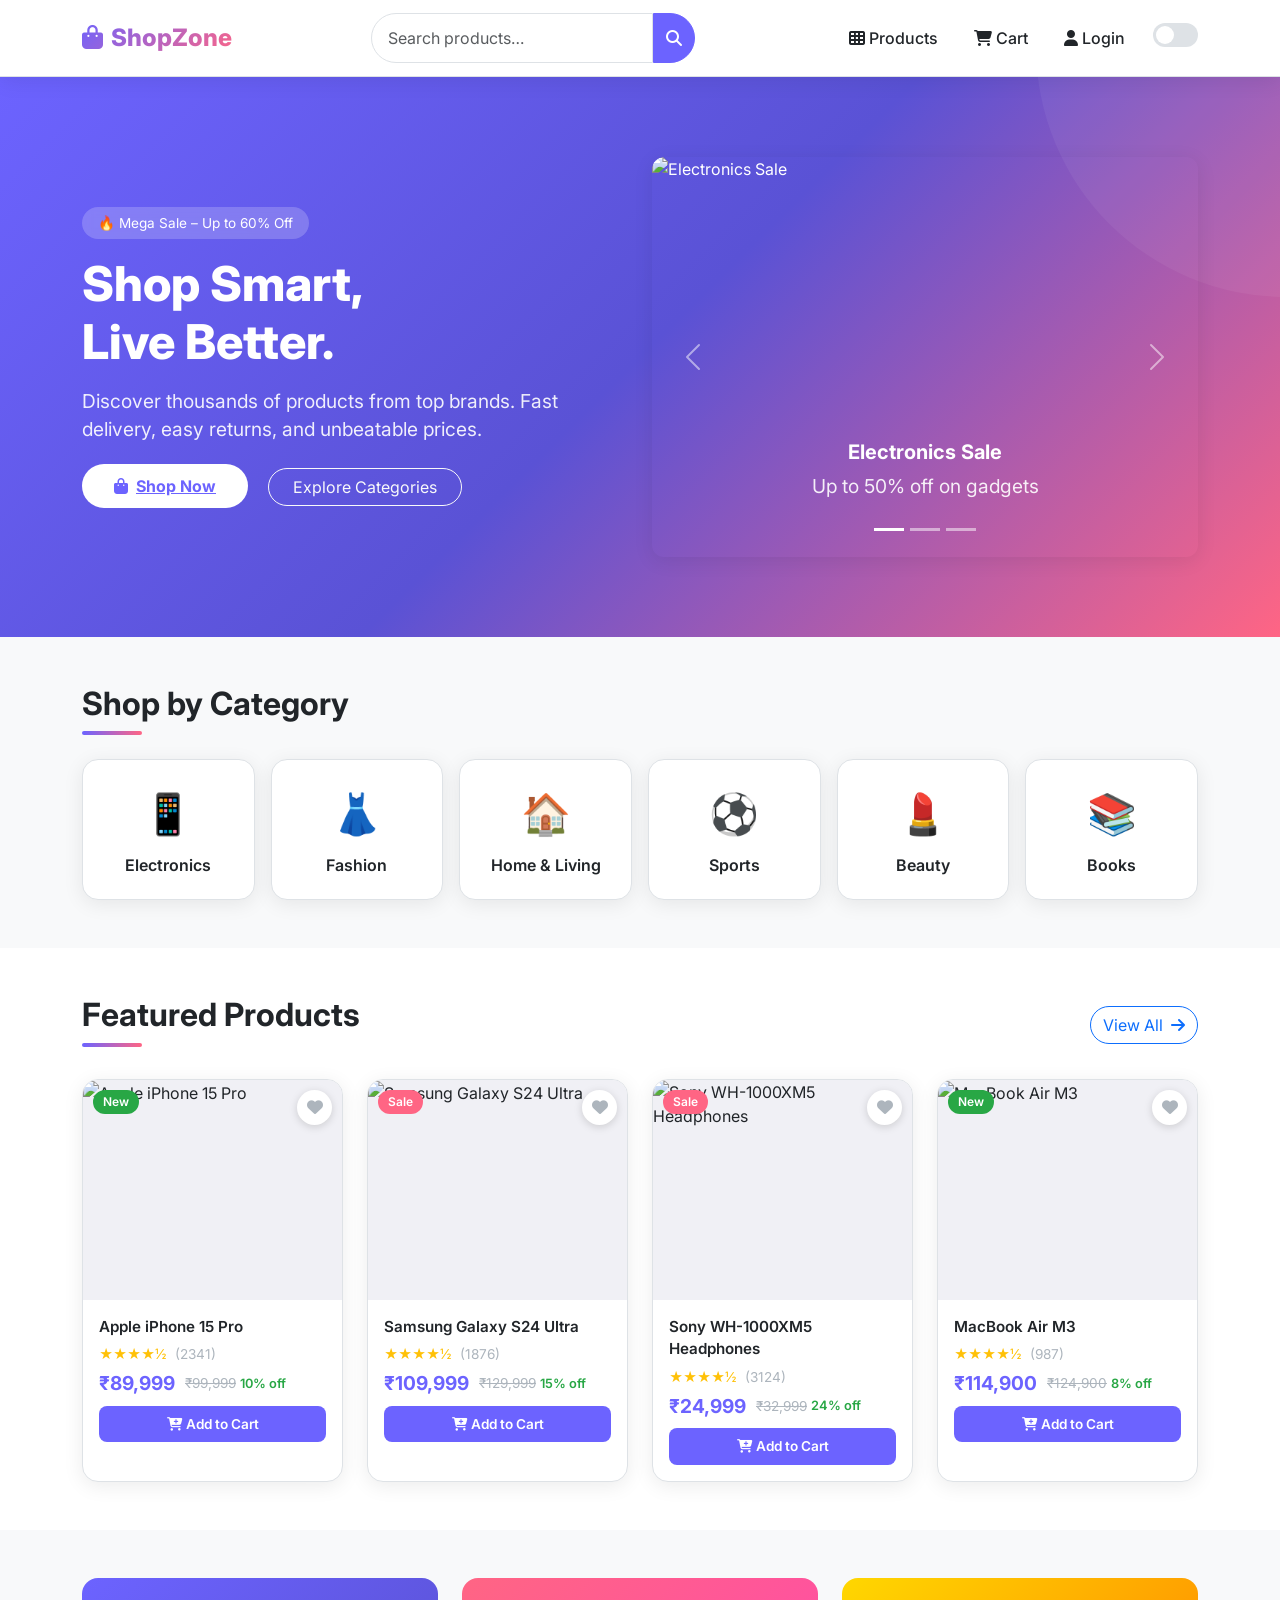
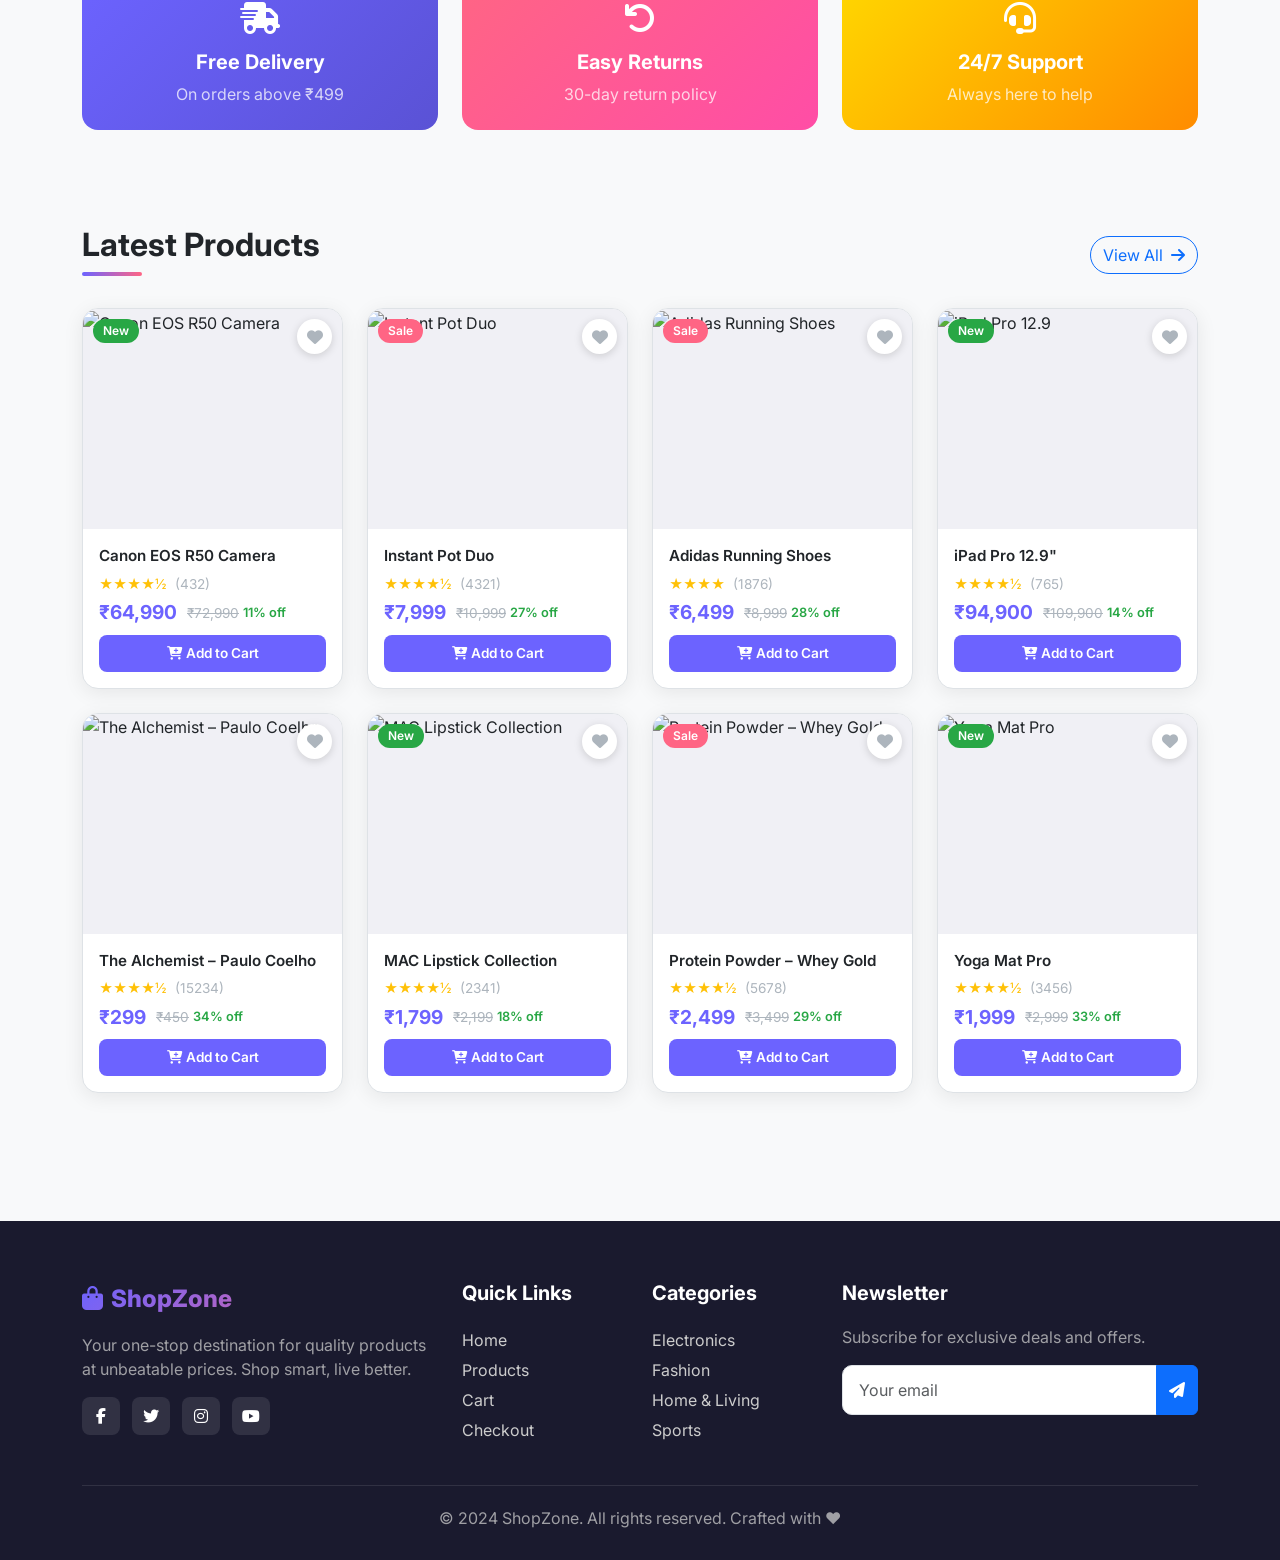
==== index.html @ 95de06ad "first commit" ====
<!DOCTYPE html>
<html lang="en" data-theme="light">
<head>
  <meta charset="UTF-8" />
  <meta name="viewport" content="width=device-width, initial-scale=1.0"/>
  <title>ShopZone – Premium E-Commerce Store</title>
  <meta name="description" content="Shop the latest products at ShopZone – electronics, fashion, home & more with great deals."/>
  <link rel="stylesheet" href="https://cdn.jsdelivr.net/npm/bootstrap@5.3.2/dist/css/bootstrap.min.css"/>
  <link rel="stylesheet" href="https://cdnjs.cloudflare.com/ajax/libs/font-awesome/6.5.0/css/all.min.css"/>
  <link rel="stylesheet" href="css/style.css"/>
</head>
<body>

<!-- ── NAVBAR ── -->
<nav class="navbar navbar-expand-lg">
  <div class="container">
    <a class="navbar-brand" href="index.html"><i class="fas fa-shopping-bag me-2"></i>ShopZone</a>
    <button class="navbar-toggler border-0" type="button" data-bs-toggle="collapse" data-bs-target="#navMenu">
      <span class="navbar-toggler-icon"></span>
    </button>
    <div class="collapse navbar-collapse" id="navMenu">
      <form class="d-flex mx-auto search-bar" id="searchForm">
        <input class="form-control" type="search" id="searchInput" placeholder="Search products…" aria-label="Search"/>
        <button class="btn btn-primary" type="submit" onclick="searchProducts()"><i class="fas fa-search"></i></button>
      </form>
      <ul class="navbar-nav ms-3 align-items-center gap-1">
        <li class="nav-item"><a class="nav-link" href="products.html"><i class="fas fa-th me-1"></i>Products</a></li>
        <li class="nav-item"><a class="nav-link" href="cart.html"><i class="fas fa-shopping-cart me-1"></i>Cart <span class="cart-badge" id="cartCount">0</span></a></li>
        <li class="nav-item" id="authNav"><a class="nav-link" href="login.html"><i class="fas fa-user me-1"></i>Login</a></li>
        <li class="nav-item">
          <button class="theme-toggle ms-2" id="themeToggle" onclick="toggleTheme()" title="Toggle Theme"></button>
        </li>
      </ul>
    </div>
  </div>
</nav>

<!-- ── HERO ── -->
<section class="hero-section">
  <div class="container">
    <div class="row align-items-center">
      <div class="col-lg-6 fade-in">
        <span class="hero-badge">🔥 Mega Sale – Up to 60% Off</span>
        <h1>Shop Smart,<br/>Live Better.</h1>
        <p class="mt-3 mb-4">Discover thousands of products from top brands. Fast delivery, easy returns, and unbeatable prices.</p>
        <a href="products.html" class="btn-hero me-3"><i class="fas fa-shopping-bag me-2"></i>Shop Now</a>
        <a href="#categories" class="btn btn-outline-light rounded-pill px-4">Explore Categories</a>
      </div>
      <div class="col-lg-6 mt-4 mt-lg-0">
        <!-- Promo Carousel -->
        <div id="promoCarousel" class="carousel slide promo-carousel" data-bs-ride="carousel">
          <div class="carousel-indicators">
            <button type="button" data-bs-target="#promoCarousel" data-bs-slide-to="0" class="active"></button>
            <button type="button" data-bs-target="#promoCarousel" data-bs-slide-to="1"></button>
            <button type="button" data-bs-target="#promoCarousel" data-bs-slide-to="2"></button>
          </div>
          <div class="carousel-inner">
            <div class="carousel-item active">
              <img src="https://images.unsplash.com/photo-1441986300917-64674bd600d8?w=700&h=400&fit=crop" alt="Electronics Sale" class="d-block w-100"/>
              <div class="carousel-caption d-none d-md-block">
                <h5 class="fw-700">Electronics Sale</h5><p>Up to 50% off on gadgets</p>
              </div>
            </div>
            <div class="carousel-item">
              <img src="https://images.unsplash.com/photo-1445205170230-053b83016050?w=700&h=400&fit=crop" alt="Fashion Week" class="d-block w-100"/>
              <div class="carousel-caption d-none d-md-block">
                <h5 class="fw-700">Fashion Week</h5><p>Trendy styles at great prices</p>
              </div>
            </div>
            <div class="carousel-item">
              <img src="https://images.unsplash.com/photo-1556909114-f6e7ad7d3136?w=700&h=400&fit=crop" alt="Home Decor" class="d-block w-100"/>
              <div class="carousel-caption d-none d-md-block">
                <h5 class="fw-700">Home & Living</h5><p>Transform your space</p>
              </div>
            </div>
          </div>
          <button class="carousel-control-prev" type="button" data-bs-target="#promoCarousel" data-bs-slide="prev">
            <span class="carousel-control-prev-icon"></span>
          </button>
          <button class="carousel-control-next" type="button" data-bs-target="#promoCarousel" data-bs-slide="next">
            <span class="carousel-control-next-icon"></span>
          </button>
        </div>
      </div>
    </div>
  </div>
</section>

<!-- ── CATEGORIES ── -->
<section class="py-5" id="categories">
  <div class="container">
    <h2 class="section-title mb-4">Shop by Category</h2>
    <div class="row g-3">
      <div class="col-6 col-md-4 col-lg-2">
        <div class="category-card" onclick="filterCategory('electronics')">
          <div class="icon">📱</div><h6>Electronics</h6>
        </div>
      </div>
      <div class="col-6 col-md-4 col-lg-2">
        <div class="category-card" onclick="filterCategory('fashion')">
          <div class="icon">👗</div><h6>Fashion</h6>
        </div>
      </div>
      <div class="col-6 col-md-4 col-lg-2">
        <div class="category-card" onclick="filterCategory('home')">
          <div class="icon">🏠</div><h6>Home & Living</h6>
        </div>
      </div>
      <div class="col-6 col-md-4 col-lg-2">
        <div class="category-card" onclick="filterCategory('sports')">
          <div class="icon">⚽</div><h6>Sports</h6>
        </div>
      </div>
      <div class="col-6 col-md-4 col-lg-2">
        <div class="category-card" onclick="filterCategory('beauty')">
          <div class="icon">💄</div><h6>Beauty</h6>
        </div>
      </div>
      <div class="col-6 col-md-4 col-lg-2">
        <div class="category-card" onclick="filterCategory('books')">
          <div class="icon">📚</div><h6>Books</h6>
        </div>
      </div>
    </div>
  </div>
</section>

<!-- ── FEATURED PRODUCTS ── -->
<section class="py-5 bg-light" style="background:var(--bg-secondary)!important;">
  <div class="container">
    <div class="d-flex justify-content-between align-items-center mb-4">
      <h2 class="section-title">Featured Products</h2>
      <a href="products.html" class="btn btn-outline-primary rounded-pill">View All <i class="fas fa-arrow-right ms-1"></i></a>
    </div>
    <div class="row g-4" id="featuredProducts"></div>
  </div>
</section>

<!-- ── PROMO BANNER ── -->
<section class="py-5">
  <div class="container">
    <div class="row g-4">
      <div class="col-md-4">
        <div class="p-4 rounded-xl text-center" style="background:linear-gradient(135deg,#6c63ff,#5a52d5);color:white;">
          <i class="fas fa-shipping-fast fa-2x mb-3"></i>
          <h5 class="fw-700">Free Delivery</h5>
          <p class="mb-0 opacity-75">On orders above ₹499</p>
        </div>
      </div>
      <div class="col-md-4">
        <div class="p-4 rounded-xl text-center" style="background:linear-gradient(135deg,#ff6584,#ff4da6);color:white;">
          <i class="fas fa-undo fa-2x mb-3"></i>
          <h5 class="fw-700">Easy Returns</h5>
          <p class="mb-0 opacity-75">30-day return policy</p>
        </div>
      </div>
      <div class="col-md-4">
        <div class="p-4 rounded-xl text-center" style="background:linear-gradient(135deg,#ffd700,#ff8c00);color:white;">
          <i class="fas fa-headset fa-2x mb-3"></i>
          <h5 class="fw-700">24/7 Support</h5>
          <p class="mb-0 opacity-75">Always here to help</p>
        </div>
      </div>
    </div>
  </div>
</section>

<!-- ── LATEST PRODUCTS ── -->
<section class="py-5">
  <div class="container">
    <div class="d-flex justify-content-between align-items-center mb-4">
      <h2 class="section-title">Latest Products</h2>
      <a href="products.html" class="btn btn-outline-primary rounded-pill">View All <i class="fas fa-arrow-right ms-1"></i></a>
    </div>
    <div class="row g-4" id="latestProducts"></div>
  </div>
</section>

<!-- ── FOOTER ── -->
<footer>
  <div class="container">
    <div class="row g-4">
      <div class="col-lg-4">
        <div class="footer-brand mb-3"><i class="fas fa-shopping-bag me-2"></i>ShopZone</div>
        <p class="opacity-75">Your one-stop destination for quality products at unbeatable prices. Shop smart, live better.</p>
        <div class="mt-3">
          <a href="#" class="social-link"><i class="fab fa-facebook-f"></i></a>
          <a href="#" class="social-link"><i class="fab fa-twitter"></i></a>
          <a href="#" class="social-link"><i class="fab fa-instagram"></i></a>
          <a href="#" class="social-link"><i class="fab fa-youtube"></i></a>
        </div>
      </div>
      <div class="col-lg-2 col-6">
        <h5>Quick Links</h5>
        <a href="index.html">Home</a>
        <a href="products.html">Products</a>
        <a href="cart.html">Cart</a>
        <a href="checkout.html">Checkout</a>
      </div>
      <div class="col-lg-2 col-6">
        <h5>Categories</h5>
        <a href="products.html?cat=electronics">Electronics</a>
        <a href="products.html?cat=fashion">Fashion</a>
        <a href="products.html?cat=home">Home & Living</a>
        <a href="products.html?cat=sports">Sports</a>
      </div>
      <div class="col-lg-4">
        <h5>Newsletter</h5>
        <p class="opacity-75">Subscribe for exclusive deals and offers.</p>
        <div class="input-group">
          <input type="email" class="form-control" placeholder="Your email">
          <button class="btn btn-primary" type="button"><i class="fas fa-paper-plane"></i></button>
        </div>
      </div>
    </div>
    <div class="footer-bottom text-center">
      <p class="mb-0 opacity-75">© 2024 ShopZone. All rights reserved. Crafted with ❤️</p>
    </div>
  </div>
</footer>

<!-- Toast Container -->
<div class="toast-container" id="toastContainer"></div>

<script src="https://cdn.jsdelivr.net/npm/bootstrap@5.3.2/dist/js/bootstrap.bundle.min.js"></script>
<script src="js/theme.js"></script>
<script src="js/products.js"></script>
<script src="js/cart.js"></script>
<script>
  // Render featured and latest products on homepage
  document.addEventListener('DOMContentLoaded', () => {
    updateCartCount();
    checkAuth();
    renderHomeFeatured();
    renderHomeLatest();
  });

  function renderHomeFeatured() {
    const featured = PRODUCTS.filter(p => p.featured).slice(0, 4);
    document.getElementById('featuredProducts').innerHTML = featured.map(renderProductCard).join('');
  }
  function renderHomeLatest() {
    const latest = [...PRODUCTS].sort((a,b) => b.id - a.id).slice(0, 8);
    document.getElementById('latestProducts').innerHTML = latest.map(renderProductCard).join('');
  }
  function searchProducts() {
    const q = document.getElementById('searchInput').value.trim();
    if (q) window.location.href = `products.html?search=${encodeURIComponent(q)}`;
  }
  function filterCategory(cat) {
    window.location.href = `products.html?cat=${cat}`;
  }
  document.getElementById('searchForm').addEventListener('submit', e => { e.preventDefault(); searchProducts(); });
</script>
</body>
</html>
---- css/style.css ----
/* ========================================
   E-COMMERCE STORE - MAIN STYLESHEET
   ======================================== */

@import url('https://fonts.googleapis.com/css2?family=Inter:wght@300;400;500;600;700;800&display=swap');

/* CSS Variables */
:root {
  --primary: #6c63ff;
  --primary-dark: #5a52d5;
  --secondary: #ff6584;
  --accent: #ffd700;
  --success: #28a745;
  --danger: #dc3545;
  --warning: #ffc107;
  --info: #17a2b8;

  /* Light Theme */
  --bg-primary: #f8f9fa;
  --bg-secondary: #ffffff;
  --bg-card: #ffffff;
  --text-primary: #212529;
  --text-secondary: #6c757d;
  --text-muted: #adb5bd;
  --border-color: #dee2e6;
  --shadow: 0 4px 20px rgba(0,0,0,0.08);
  --shadow-hover: 0 8px 30px rgba(108,99,255,0.2);
  --nav-bg: #ffffff;
  --footer-bg: #1a1a2e;
  --footer-text: #ccc;
  --input-bg: #ffffff;
  --card-hover: rgba(108,99,255,0.05);
}

[data-theme="dark"] {
  --bg-primary: #0f0f1a;
  --bg-secondary: #1a1a2e;
  --bg-card: #16213e;
  --text-primary: #e9ecef;
  --text-secondary: #adb5bd;
  --text-muted: #6c757d;
  --border-color: #2d3748;
  --shadow: 0 4px 20px rgba(0,0,0,0.3);
  --shadow-hover: 0 8px 30px rgba(108,99,255,0.3);
  --nav-bg: #16213e;
  --footer-bg: #0a0a15;
  --footer-text: #adb5bd;
  --input-bg: #1e2a45;
  --card-hover: rgba(108,99,255,0.1);
}

* { margin: 0; padding: 0; box-sizing: border-box; }

body {
  font-family: 'Inter', sans-serif;
  background-color: var(--bg-primary);
  color: var(--text-primary);
  transition: background-color 0.3s, color 0.3s;
  min-height: 100vh;
}

/* ── Scrollbar ── */
::-webkit-scrollbar { width: 6px; }
::-webkit-scrollbar-track { background: var(--bg-primary); }
::-webkit-scrollbar-thumb { background: var(--primary); border-radius: 3px; }

/* ── Navbar ── */
.navbar {
  background: var(--nav-bg) !important;
  border-bottom: 1px solid var(--border-color);
  box-shadow: var(--shadow);
  padding: 0.8rem 0;
  transition: background 0.3s;
  position: sticky;
  top: 0;
  z-index: 1030;
}
.navbar-brand {
  font-size: 1.5rem;
  font-weight: 800;
  background: linear-gradient(135deg, var(--primary), var(--secondary));
  -webkit-background-clip: text;
  -webkit-text-fill-color: transparent;
  background-clip: text;
}
.navbar .nav-link {
  color: var(--text-primary) !important;
  font-weight: 500;
  padding: 0.5rem 1rem !important;
  transition: color 0.2s;
}
.navbar .nav-link:hover { color: var(--primary) !important; }
.search-bar { max-width: 400px; }
.search-bar .form-control {
  border-radius: 25px 0 0 25px;
  border-color: var(--border-color);
  background: var(--input-bg);
  color: var(--text-primary);
}
.search-bar .btn { border-radius: 0 25px 25px 0; background: var(--primary); border-color: var(--primary); }
.cart-badge { background: var(--secondary); color: white; font-size: 0.65rem; padding: 2px 6px; border-radius: 50px; }

/* ── Theme Toggle ── */
.theme-toggle {
  width: 45px; height: 24px;
  background: var(--border-color);
  border-radius: 50px;
  position: relative;
  cursor: pointer;
  transition: background 0.3s;
  border: none;
}
.theme-toggle::after {
  content: '';
  width: 18px; height: 18px;
  background: white;
  border-radius: 50%;
  position: absolute;
  top: 3px; left: 3px;
  transition: left 0.3s;
}
[data-theme="dark"] .theme-toggle { background: var(--primary); }
[data-theme="dark"] .theme-toggle::after { left: 24px; }

/* ── Hero Banner ── */
.hero-section {
  background: linear-gradient(135deg, #6c63ff 0%, #5a52d5 50%, #ff6584 100%);
  color: white;
  padding: 80px 0;
  position: relative;
  overflow: hidden;
}
.hero-section::before {
  content: '';
  position: absolute;
  top: -50%; right: -20%;
  width: 500px; height: 500px;
  background: rgba(255,255,255,0.05);
  border-radius: 50%;
}
.hero-section h1 { font-size: 3rem; font-weight: 800; line-height: 1.2; }
.hero-section p { font-size: 1.2rem; opacity: 0.9; }
.hero-badge {
  background: rgba(255,255,255,0.2);
  padding: 6px 16px;
  border-radius: 50px;
  font-size: 0.85rem;
  display: inline-block;
  margin-bottom: 1rem;
  backdrop-filter: blur(5px);
}
.btn-hero {
  background: white;
  color: var(--primary);
  font-weight: 700;
  padding: 12px 32px;
  border-radius: 50px;
  border: none;
  font-size: 1rem;
  transition: transform 0.2s, box-shadow 0.2s;
}
.btn-hero:hover { transform: translateY(-2px); box-shadow: 0 8px 25px rgba(0,0,0,0.2); }

/* ── Carousel ── */
.carousel-item img { height: 400px; object-fit: cover; border-radius: 12px; }
.promo-carousel { border-radius: 12px; overflow: hidden; box-shadow: var(--shadow); }

/* ── Section Headers ── */
.section-title {
  font-size: 2rem;
  font-weight: 700;
  color: var(--text-primary);
  position: relative;
  padding-bottom: 12px;
}
.section-title::after {
  content: '';
  position: absolute;
  bottom: 0; left: 0;
  width: 60px; height: 4px;
  background: linear-gradient(90deg, var(--primary), var(--secondary));
  border-radius: 2px;
}

/* ── Category Cards ── */
.category-card {
  background: var(--bg-card);
  border: 1px solid var(--border-color);
  border-radius: 16px;
  padding: 24px 20px;
  text-align: center;
  cursor: pointer;
  transition: all 0.3s;
  box-shadow: var(--shadow);
}
.category-card:hover {
  transform: translateY(-6px);
  box-shadow: var(--shadow-hover);
  border-color: var(--primary);
  background: var(--card-hover);
}
.category-card .icon { font-size: 2.5rem; margin-bottom: 12px; }
.category-card h6 { font-weight: 600; color: var(--text-primary); margin: 0; }

/* ── Product Cards ── */
.product-card {
  background: var(--bg-card);
  border: 1px solid var(--border-color);
  border-radius: 16px;
  overflow: hidden;
  transition: all 0.3s;
  box-shadow: var(--shadow);
  height: 100%;
}
.product-card:hover {
  transform: translateY(-6px);
  box-shadow: var(--shadow-hover);
  border-color: var(--primary);
}
.product-card .img-wrap {
  position: relative;
  height: 220px;
  overflow: hidden;
  background: #f0f0f5;
}
.product-card img { width: 100%; height: 100%; object-fit: cover; transition: transform 0.4s; }
.product-card:hover img { transform: scale(1.06); }
.product-badge {
  position: absolute;
  top: 10px; left: 10px;
  background: var(--secondary);
  color: white;
  padding: 3px 10px;
  border-radius: 50px;
  font-size: 0.75rem;
  font-weight: 600;
}
.product-badge.new { background: var(--success); }
.product-badge.sale { background: var(--secondary); }
.product-badge.out { background: var(--text-muted); }
.wishlist-btn {
  position: absolute;
  top: 10px; right: 10px;
  width: 35px; height: 35px;
  background: white;
  border-radius: 50%;
  border: none;
  display: flex; align-items: center; justify-content: center;
  cursor: pointer;
  box-shadow: 0 2px 8px rgba(0,0,0,0.15);
  transition: all 0.2s;
  color: var(--text-muted);
  font-size: 1rem;
}
.wishlist-btn:hover, .wishlist-btn.active { color: var(--secondary); transform: scale(1.1); }
.product-card .card-body { padding: 16px; }
.product-title { font-size: 0.95rem; font-weight: 600; color: var(--text-primary); margin-bottom: 6px; }
.product-price { font-size: 1.2rem; font-weight: 700; color: var(--primary); }
.product-original { font-size: 0.85rem; color: var(--text-muted); text-decoration: line-through; margin-left: 6px; }
.product-discount { font-size: 0.8rem; color: var(--success); font-weight: 600; }
.rating { color: #ffc107; font-size: 0.85rem; }
.rating span { color: var(--text-muted); margin-left: 4px; }
.btn-add-cart {
  background: var(--primary);
  color: white;
  border: none;
  border-radius: 8px;
  padding: 8px 16px;
  font-size: 0.85rem;
  font-weight: 600;
  width: 100%;
  transition: all 0.2s;
  cursor: pointer;
}
.btn-add-cart:hover { background: var(--primary-dark); transform: translateY(-1px); }

/* ── Filter Sidebar ── */
.filter-card {
  background: var(--bg-card);
  border: 1px solid var(--border-color);
  border-radius: 16px;
  padding: 24px;
  box-shadow: var(--shadow);
  position: sticky;
  top: 80px;
}
.filter-card h5 { font-weight: 700; color: var(--text-primary); margin-bottom: 16px; }
.filter-section { margin-bottom: 20px; padding-bottom: 20px; border-bottom: 1px solid var(--border-color); }
.filter-section:last-child { border-bottom: none; margin-bottom: 0; padding-bottom: 0; }
.filter-section label { color: var(--text-primary); }

/* ── Cart ── */
.cart-item {
  background: var(--bg-card);
  border: 1px solid var(--border-color);
  border-radius: 12px;
  padding: 16px;
  margin-bottom: 12px;
  display: flex;
  gap: 16px;
  align-items: center;
  transition: box-shadow 0.2s;
}
.cart-item:hover { box-shadow: var(--shadow-hover); }
.cart-item img { width: 90px; height: 90px; object-fit: cover; border-radius: 10px; }
.qty-control { display: flex; align-items: center; gap: 8px; }
.qty-btn {
  width: 30px; height: 30px;
  background: var(--bg-primary);
  border: 1px solid var(--border-color);
  border-radius: 6px;
  display: flex; align-items: center; justify-content: center;
  cursor: pointer;
  color: var(--text-primary);
  font-size: 1rem;
  transition: all 0.2s;
}
.qty-btn:hover { background: var(--primary); color: white; border-color: var(--primary); }
.qty-value { font-weight: 600; min-width: 30px; text-align: center; }

/* ── Summary Card ── */
.summary-card {
  background: var(--bg-card);
  border: 1px solid var(--border-color);
  border-radius: 16px;
  padding: 24px;
  box-shadow: var(--shadow);
  position: sticky;
  top: 80px;
}
.summary-row { display: flex; justify-content: space-between; padding: 8px 0; color: var(--text-secondary); }
.summary-total { border-top: 2px solid var(--border-color); padding-top: 12px; margin-top: 8px; font-size: 1.2rem; font-weight: 700; color: var(--text-primary); }

/* ── Forms ── */
.auth-page {
  min-height: 100vh;
  display: flex;
  align-items: center;
  background: linear-gradient(135deg, #6c63ff22, #ff658422);
}
.auth-card {
  background: var(--bg-card);
  border: 1px solid var(--border-color);
  border-radius: 20px;
  padding: 40px;
  box-shadow: var(--shadow);
  width: 100%;
  max-width: 480px;
  margin: auto;
}
.auth-title { font-size: 1.8rem; font-weight: 800; color: var(--text-primary); }
.auth-subtitle { color: var(--text-secondary); margin-bottom: 24px; }
.form-control, .form-select {
  background: var(--input-bg) !important;
  border-color: var(--border-color) !important;
  color: var(--text-primary) !important;
  border-radius: 10px;
  padding: 12px 16px;
  transition: border-color 0.2s, box-shadow 0.2s;
}
.form-control:focus, .form-select:focus {
  border-color: var(--primary) !important;
  box-shadow: 0 0 0 3px rgba(108,99,255,0.1) !important;
}
.form-label { color: var(--text-secondary); font-weight: 500; font-size: 0.9rem; }
.btn-primary-custom {
  background: linear-gradient(135deg, var(--primary), var(--primary-dark));
  color: white;
  border: none;
  border-radius: 10px;
  padding: 12px;
  font-weight: 600;
  width: 100%;
  transition: all 0.2s;
  font-size: 1rem;
}
.btn-primary-custom:hover { transform: translateY(-2px); box-shadow: 0 6px 20px rgba(108,99,255,0.4); opacity: 0.95; }
.password-field { position: relative; }
.password-toggle { position: absolute; right: 14px; top: 50%; transform: translateY(-50%); cursor: pointer; color: var(--text-muted); background: none; border: none; font-size: 1rem; }
.divider { display: flex; align-items: center; gap: 12px; color: var(--text-muted); margin: 16px 0; }
.divider::before, .divider::after { content: ''; flex: 1; height: 1px; background: var(--border-color); }

/* ── Checkout ── */
.checkout-step {
  background: var(--bg-card);
  border: 1px solid var(--border-color);
  border-radius: 16px;
  padding: 24px;
  margin-bottom: 20px;
  box-shadow: var(--shadow);
}
.step-header { font-size: 1.1rem; font-weight: 700; color: var(--text-primary); display: flex; align-items: center; gap: 10px; margin-bottom: 20px; }
.step-num {
  width: 32px; height: 32px;
  background: var(--primary);
  color: white;
  border-radius: 50%;
  display: flex; align-items: center; justify-content: center;
  font-weight: 700; font-size: 0.9rem;
}

/* ── Payment ── */
.payment-method {
  border: 2px solid var(--border-color);
  border-radius: 12px;
  padding: 16px;
  cursor: pointer;
  transition: all 0.2s;
  display: flex;
  align-items: center;
  gap: 12px;
  background: var(--bg-card);
  margin-bottom: 12px;
}
.payment-method:hover { border-color: var(--primary); background: var(--card-hover); }
.payment-method.active { border-color: var(--primary); background: rgba(108,99,255,0.08); }
.payment-method .icon { font-size: 1.8rem; width: 40px; text-align: center; }
.payment-method h6 { margin: 0; font-weight: 600; color: var(--text-primary); }
.payment-method p { margin: 0; font-size: 0.8rem; color: var(--text-secondary); }

/* ── Order Success ── */
.success-page {
  min-height: 100vh;
  display: flex;
  align-items: center;
  text-align: center;
}
.success-icon { font-size: 5rem; color: var(--success); animation: bounceIn 0.6s; }
.order-ref {
  background: var(--bg-primary);
  border: 2px dashed var(--border-color);
  border-radius: 12px;
  padding: 20px;
  font-size: 1.5rem;
  font-weight: 700;
  color: var(--primary);
  letter-spacing: 3px;
}
@keyframes bounceIn {
  0% { transform: scale(0); }
  60% { transform: scale(1.2); }
  100% { transform: scale(1); }
}

/* ── Footer ── */
footer {
  background: var(--footer-bg);
  color: var(--footer-text);
  padding: 60px 0 30px;
  margin-top: 80px;
}
footer h5 { color: white; font-weight: 700; margin-bottom: 20px; }
footer a { color: var(--footer-text); text-decoration: none; display: block; padding: 3px 0; transition: color 0.2s; }
footer a:hover { color: var(--primary); }
.footer-brand { font-size: 1.5rem; font-weight: 800; background: linear-gradient(135deg, var(--primary), var(--secondary)); -webkit-background-clip: text; -webkit-text-fill-color: transparent; background-clip: text; }
.footer-bottom { border-top: 1px solid rgba(255,255,255,0.1); padding-top: 20px; margin-top: 40px; }
.social-link { width: 38px; height: 38px; background: rgba(255,255,255,0.1); border-radius: 8px; display: inline-flex; align-items: center; justify-content: center; margin-right: 8px; color: white !important; transition: background 0.2s; }
.social-link:hover { background: var(--primary) !important; }

/* ── Toast ── */
.toast-container { position: fixed; top: 80px; right: 20px; z-index: 9999; }

/* ── Breadcrumb ── */
.page-breadcrumb { background: var(--bg-card); border-bottom: 1px solid var(--border-color); padding: 12px 0; }
.breadcrumb { margin: 0; }
.breadcrumb-item a { color: var(--primary); text-decoration: none; }
.breadcrumb-item.active { color: var(--text-secondary); }

/* ── Empty State ── */
.empty-state { text-align: center; padding: 60px 20px; color: var(--text-muted); }
.empty-state i { font-size: 4rem; margin-bottom: 16px; display: block; }
.empty-state h4 { color: var(--text-secondary); }

/* ── Responsive ── */
@media (max-width: 768px) {
  .hero-section h1 { font-size: 2rem; }
  .hero-section { padding: 50px 0; }
  .section-title { font-size: 1.5rem; }
  .filter-card { position: static; }
  .summary-card { position: static; }
  .cart-item { flex-direction: column; text-align: center; }
  .auth-card { padding: 24px; }
}

/* ── Animations ── */
.fade-in { animation: fadeIn 0.5s ease; }
@keyframes fadeIn { from { opacity: 0; transform: translateY(20px); } to { opacity: 1; transform: translateY(0); } }
.product-card { animation: fadeIn 0.4s ease; }
.pulse { animation: pulse 2s infinite; }
@keyframes pulse { 0%,100% { transform: scale(1); } 50% { transform: scale(1.05); } }

/* ── Coupon ── */
.coupon-input { display: flex; gap: 8px; }
.coupon-input input { flex: 1; }

/* ── Product Detail ── */
.product-detail-img { border-radius: 16px; overflow: hidden; }
.product-detail-img img { width: 100%; max-height: 450px; object-fit: cover; }
.thumbnail-row { display: flex; gap: 10px; margin-top: 12px; }
.thumbnail-row img { width: 70px; height: 70px; object-fit: cover; border-radius: 8px; cursor: pointer; border: 2px solid transparent; transition: border-color 0.2s; }
.thumbnail-row img.active { border-color: var(--primary); }

/* ── Delivery Options ── */
.delivery-option {
  border: 2px solid var(--border-color);
  border-radius: 12px;
  padding: 14px;
  cursor: pointer;
  transition: all 0.2s;
  display: flex; align-items: center; gap: 12px;
  margin-bottom: 10px;
  background: var(--bg-card);
}
.delivery-option.active { border-color: var(--primary); background: rgba(108,99,255,0.05); }
.delivery-option input[type="radio"] { accent-color: var(--primary); width: 18px; height: 18px; }

/* Misc utilities */
.text-primary-custom { color: var(--primary) !important; }
.bg-gradient-primary { background: linear-gradient(135deg, var(--primary), var(--secondary)); }
.rounded-xl { border-radius: 16px; }
.rounded-2xl { border-radius: 20px; }
.fw-700 { font-weight: 700; }
.fw-800 { font-weight: 800; }
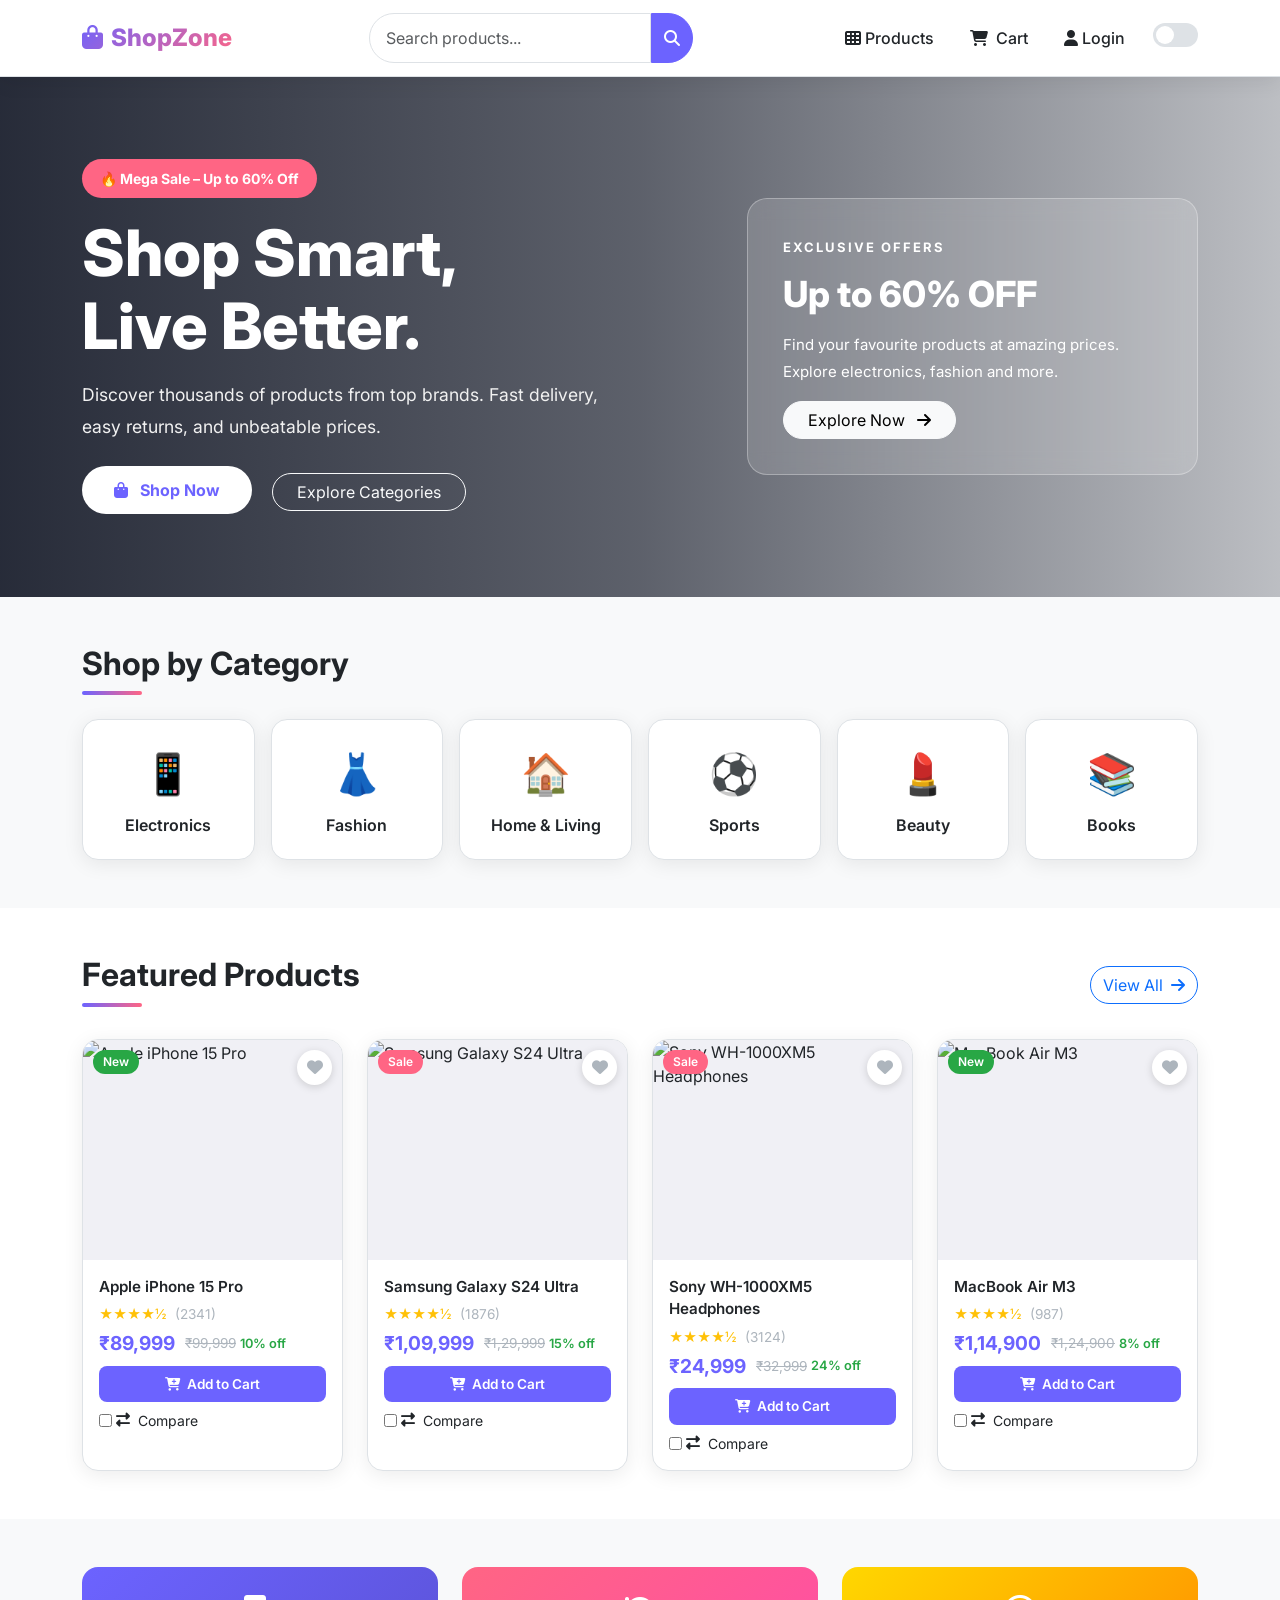
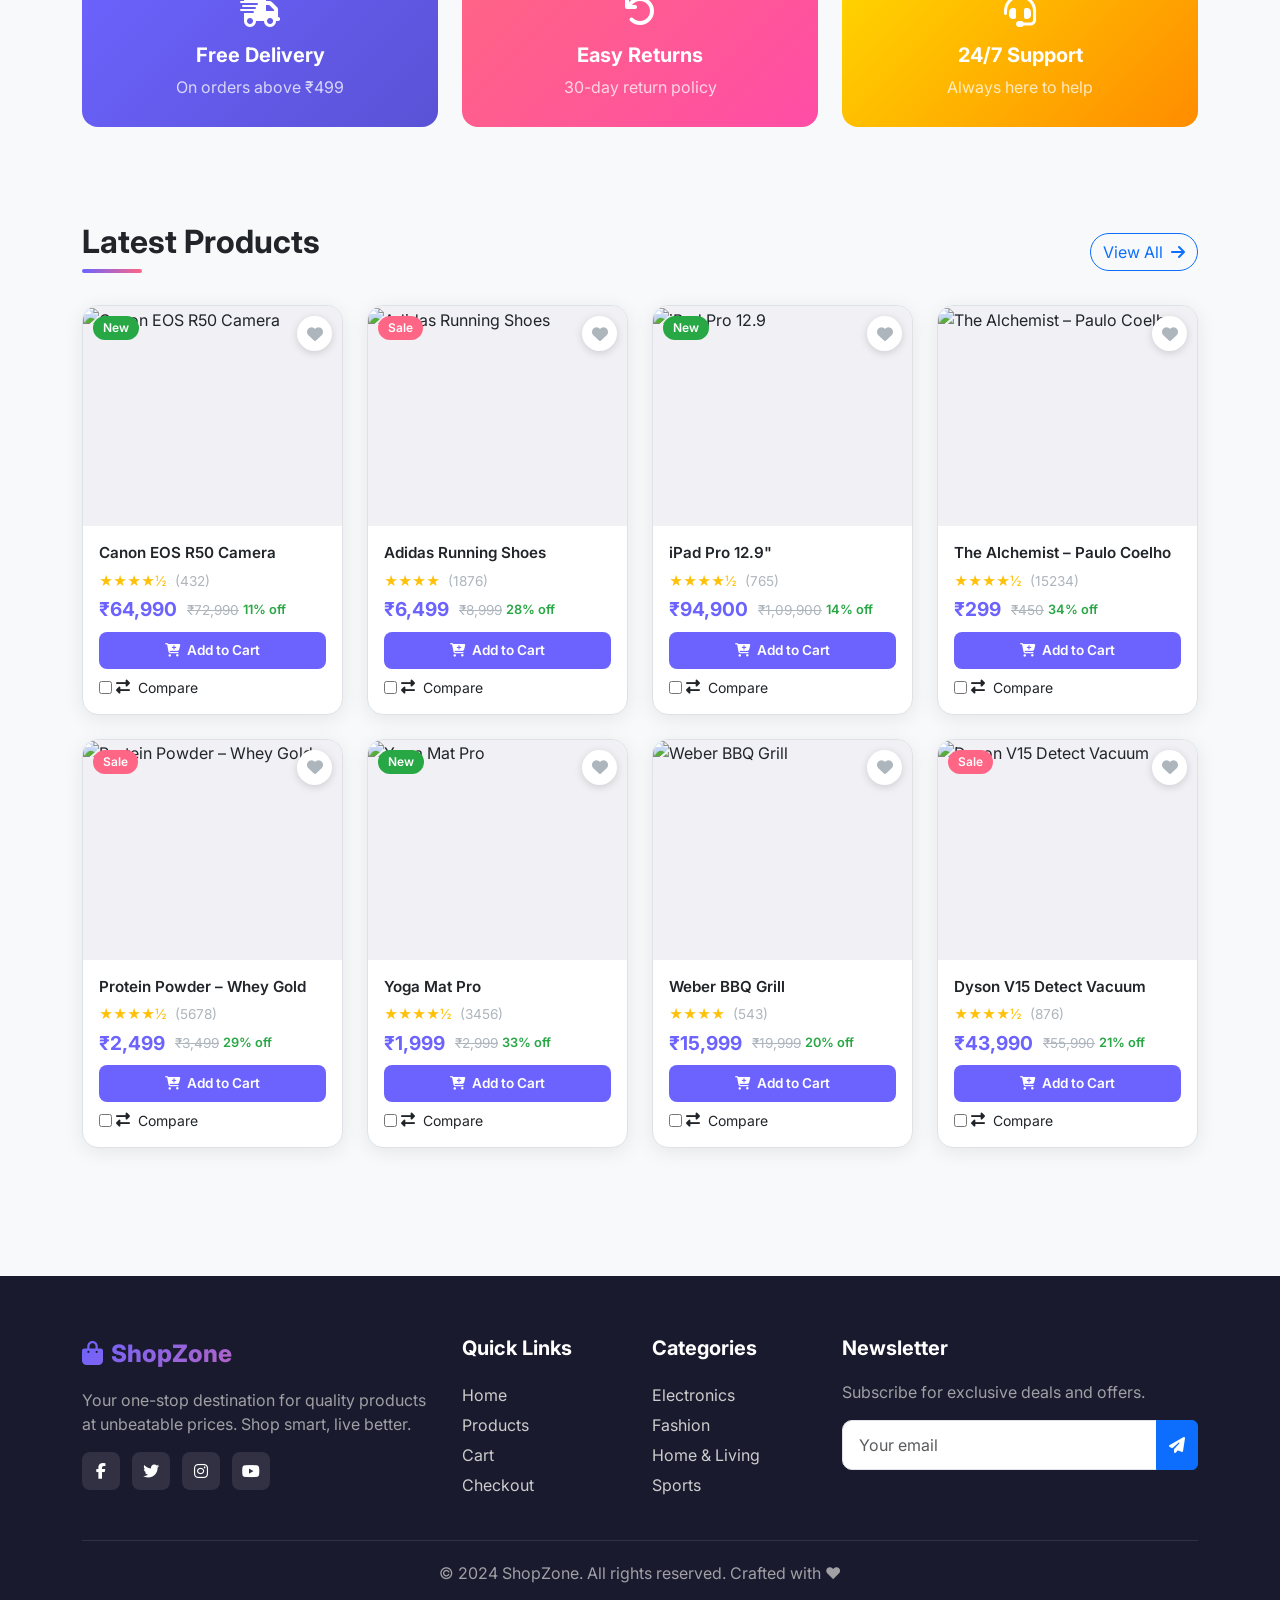
==== commit c87d8503: "Updated ecommerce project with new features" ====
--- a/index.html
+++ b/index.html
@@ -1,256 +1,553 @@
 <!DOCTYPE html>
 <html lang="en" data-theme="light">
+
 <head>
   <meta charset="UTF-8" />
-  <meta name="viewport" content="width=device-width, initial-scale=1.0"/>
+  <meta name="viewport" content="width=device-width, initial-scale=1.0" />
+
   <title>ShopZone – Premium E-Commerce Store</title>
-  <meta name="description" content="Shop the latest products at ShopZone – electronics, fashion, home & more with great deals."/>
-  <link rel="stylesheet" href="https://cdn.jsdelivr.net/npm/bootstrap@5.3.2/dist/css/bootstrap.min.css"/>
-  <link rel="stylesheet" href="https://cdnjs.cloudflare.com/ajax/libs/font-awesome/6.5.0/css/all.min.css"/>
-  <link rel="stylesheet" href="css/style.css"/>
+
+  <meta name="description"
+    content="Shop the latest products at ShopZone – electronics, fashion, home and more with great deals." />
+
+  <link rel="stylesheet" href="https://cdn.jsdelivr.net/npm/bootstrap@5.3.2/dist/css/bootstrap.min.css" />
+  <link rel="stylesheet" href="https://cdnjs.cloudflare.com/ajax/libs/font-awesome/6.5.0/css/all.min.css" />
+  <link rel="stylesheet" href="css/style.css" />
 </head>
+
 <body>
 
-<!-- ── NAVBAR ── -->
-<nav class="navbar navbar-expand-lg">
-  <div class="container">
-    <a class="navbar-brand" href="index.html"><i class="fas fa-shopping-bag me-2"></i>ShopZone</a>
-    <button class="navbar-toggler border-0" type="button" data-bs-toggle="collapse" data-bs-target="#navMenu">
-      <span class="navbar-toggler-icon"></span>
-    </button>
-    <div class="collapse navbar-collapse" id="navMenu">
-      <form class="d-flex mx-auto search-bar" id="searchForm">
-        <input class="form-control" type="search" id="searchInput" placeholder="Search products…" aria-label="Search"/>
-        <button class="btn btn-primary" type="submit" onclick="searchProducts()"><i class="fas fa-search"></i></button>
-      </form>
-      <ul class="navbar-nav ms-3 align-items-center gap-1">
-        <li class="nav-item"><a class="nav-link" href="products.html"><i class="fas fa-th me-1"></i>Products</a></li>
-        <li class="nav-item"><a class="nav-link" href="cart.html"><i class="fas fa-shopping-cart me-1"></i>Cart <span class="cart-badge" id="cartCount">0</span></a></li>
-        <li class="nav-item" id="authNav"><a class="nav-link" href="login.html"><i class="fas fa-user me-1"></i>Login</a></li>
-        <li class="nav-item">
-          <button class="theme-toggle ms-2" id="themeToggle" onclick="toggleTheme()" title="Toggle Theme"></button>
-        </li>
-      </ul>
-    </div>
-  </div>
-</nav>
-
-<!-- ── HERO ── -->
-<section class="hero-section">
-  <div class="container">
-    <div class="row align-items-center">
-      <div class="col-lg-6 fade-in">
-        <span class="hero-badge">🔥 Mega Sale – Up to 60% Off</span>
-        <h1>Shop Smart,<br/>Live Better.</h1>
-        <p class="mt-3 mb-4">Discover thousands of products from top brands. Fast delivery, easy returns, and unbeatable prices.</p>
-        <a href="products.html" class="btn-hero me-3"><i class="fas fa-shopping-bag me-2"></i>Shop Now</a>
-        <a href="#categories" class="btn btn-outline-light rounded-pill px-4">Explore Categories</a>
-      </div>
-      <div class="col-lg-6 mt-4 mt-lg-0">
-        <!-- Promo Carousel -->
-        <div id="promoCarousel" class="carousel slide promo-carousel" data-bs-ride="carousel">
-          <div class="carousel-indicators">
-            <button type="button" data-bs-target="#promoCarousel" data-bs-slide-to="0" class="active"></button>
-            <button type="button" data-bs-target="#promoCarousel" data-bs-slide-to="1"></button>
-            <button type="button" data-bs-target="#promoCarousel" data-bs-slide-to="2"></button>
-          </div>
-          <div class="carousel-inner">
-            <div class="carousel-item active">
-              <img src="https://images.unsplash.com/photo-1441986300917-64674bd600d8?w=700&h=400&fit=crop" alt="Electronics Sale" class="d-block w-100"/>
-              <div class="carousel-caption d-none d-md-block">
-                <h5 class="fw-700">Electronics Sale</h5><p>Up to 50% off on gadgets</p>
-              </div>
-            </div>
-            <div class="carousel-item">
-              <img src="https://images.unsplash.com/photo-1445205170230-053b83016050?w=700&h=400&fit=crop" alt="Fashion Week" class="d-block w-100"/>
-              <div class="carousel-caption d-none d-md-block">
-                <h5 class="fw-700">Fashion Week</h5><p>Trendy styles at great prices</p>
-              </div>
-            </div>
-            <div class="carousel-item">
-              <img src="https://images.unsplash.com/photo-1556909114-f6e7ad7d3136?w=700&h=400&fit=crop" alt="Home Decor" class="d-block w-100"/>
-              <div class="carousel-caption d-none d-md-block">
-                <h5 class="fw-700">Home & Living</h5><p>Transform your space</p>
-              </div>
-            </div>
-          </div>
-          <button class="carousel-control-prev" type="button" data-bs-target="#promoCarousel" data-bs-slide="prev">
-            <span class="carousel-control-prev-icon"></span>
+  <!-- ==========================================
+     NAVBAR
+========================================== -->
+
+  <nav class="navbar navbar-expand-lg">
+    <div class="container">
+
+      <a class="navbar-brand" href="index.html">
+        <i class="fas fa-shopping-bag me-2"></i>ShopZone
+      </a>
+
+      <button class="navbar-toggler border-0" type="button" data-bs-toggle="collapse" data-bs-target="#navMenu">
+        <span class="navbar-toggler-icon"></span>
+      </button>
+
+      <div class="collapse navbar-collapse" id="navMenu">
+
+        <form class="d-flex mx-auto search-bar" id="searchForm">
+          <input class="form-control" type="search" id="searchInput" placeholder="Search products..."
+            aria-label="Search" />
+
+          <button class="btn btn-primary" type="submit">
+            <i class="fas fa-search"></i>
           </button>
-          <button class="carousel-control-next" type="button" data-bs-target="#promoCarousel" data-bs-slide="next">
-            <span class="carousel-control-next-icon"></span>
-          </button>
-        </div>
-      </div>
-    </div>
-  </div>
-</section>
-
-<!-- ── CATEGORIES ── -->
-<section class="py-5" id="categories">
-  <div class="container">
-    <h2 class="section-title mb-4">Shop by Category</h2>
-    <div class="row g-3">
-      <div class="col-6 col-md-4 col-lg-2">
-        <div class="category-card" onclick="filterCategory('electronics')">
-          <div class="icon">📱</div><h6>Electronics</h6>
-        </div>
-      </div>
-      <div class="col-6 col-md-4 col-lg-2">
-        <div class="category-card" onclick="filterCategory('fashion')">
-          <div class="icon">👗</div><h6>Fashion</h6>
-        </div>
-      </div>
-      <div class="col-6 col-md-4 col-lg-2">
-        <div class="category-card" onclick="filterCategory('home')">
-          <div class="icon">🏠</div><h6>Home & Living</h6>
-        </div>
-      </div>
-      <div class="col-6 col-md-4 col-lg-2">
-        <div class="category-card" onclick="filterCategory('sports')">
-          <div class="icon">⚽</div><h6>Sports</h6>
-        </div>
-      </div>
-      <div class="col-6 col-md-4 col-lg-2">
-        <div class="category-card" onclick="filterCategory('beauty')">
-          <div class="icon">💄</div><h6>Beauty</h6>
-        </div>
-      </div>
-      <div class="col-6 col-md-4 col-lg-2">
-        <div class="category-card" onclick="filterCategory('books')">
-          <div class="icon">📚</div><h6>Books</h6>
-        </div>
-      </div>
-    </div>
-  </div>
-</section>
-
-<!-- ── FEATURED PRODUCTS ── -->
-<section class="py-5 bg-light" style="background:var(--bg-secondary)!important;">
-  <div class="container">
-    <div class="d-flex justify-content-between align-items-center mb-4">
-      <h2 class="section-title">Featured Products</h2>
-      <a href="products.html" class="btn btn-outline-primary rounded-pill">View All <i class="fas fa-arrow-right ms-1"></i></a>
-    </div>
-    <div class="row g-4" id="featuredProducts"></div>
-  </div>
-</section>
-
-<!-- ── PROMO BANNER ── -->
-<section class="py-5">
-  <div class="container">
-    <div class="row g-4">
-      <div class="col-md-4">
-        <div class="p-4 rounded-xl text-center" style="background:linear-gradient(135deg,#6c63ff,#5a52d5);color:white;">
-          <i class="fas fa-shipping-fast fa-2x mb-3"></i>
-          <h5 class="fw-700">Free Delivery</h5>
-          <p class="mb-0 opacity-75">On orders above ₹499</p>
-        </div>
-      </div>
-      <div class="col-md-4">
-        <div class="p-4 rounded-xl text-center" style="background:linear-gradient(135deg,#ff6584,#ff4da6);color:white;">
-          <i class="fas fa-undo fa-2x mb-3"></i>
-          <h5 class="fw-700">Easy Returns</h5>
-          <p class="mb-0 opacity-75">30-day return policy</p>
-        </div>
-      </div>
-      <div class="col-md-4">
-        <div class="p-4 rounded-xl text-center" style="background:linear-gradient(135deg,#ffd700,#ff8c00);color:white;">
-          <i class="fas fa-headset fa-2x mb-3"></i>
-          <h5 class="fw-700">24/7 Support</h5>
-          <p class="mb-0 opacity-75">Always here to help</p>
-        </div>
-      </div>
-    </div>
-  </div>
-</section>
-
-<!-- ── LATEST PRODUCTS ── -->
-<section class="py-5">
-  <div class="container">
-    <div class="d-flex justify-content-between align-items-center mb-4">
-      <h2 class="section-title">Latest Products</h2>
-      <a href="products.html" class="btn btn-outline-primary rounded-pill">View All <i class="fas fa-arrow-right ms-1"></i></a>
-    </div>
-    <div class="row g-4" id="latestProducts"></div>
-  </div>
-</section>
-
-<!-- ── FOOTER ── -->
-<footer>
-  <div class="container">
-    <div class="row g-4">
-      <div class="col-lg-4">
-        <div class="footer-brand mb-3"><i class="fas fa-shopping-bag me-2"></i>ShopZone</div>
-        <p class="opacity-75">Your one-stop destination for quality products at unbeatable prices. Shop smart, live better.</p>
-        <div class="mt-3">
-          <a href="#" class="social-link"><i class="fab fa-facebook-f"></i></a>
-          <a href="#" class="social-link"><i class="fab fa-twitter"></i></a>
-          <a href="#" class="social-link"><i class="fab fa-instagram"></i></a>
-          <a href="#" class="social-link"><i class="fab fa-youtube"></i></a>
-        </div>
-      </div>
-      <div class="col-lg-2 col-6">
-        <h5>Quick Links</h5>
-        <a href="index.html">Home</a>
-        <a href="products.html">Products</a>
-        <a href="cart.html">Cart</a>
-        <a href="checkout.html">Checkout</a>
-      </div>
-      <div class="col-lg-2 col-6">
-        <h5>Categories</h5>
-        <a href="products.html?cat=electronics">Electronics</a>
-        <a href="products.html?cat=fashion">Fashion</a>
-        <a href="products.html?cat=home">Home & Living</a>
-        <a href="products.html?cat=sports">Sports</a>
-      </div>
-      <div class="col-lg-4">
-        <h5>Newsletter</h5>
-        <p class="opacity-75">Subscribe for exclusive deals and offers.</p>
-        <div class="input-group">
-          <input type="email" class="form-control" placeholder="Your email">
-          <button class="btn btn-primary" type="button"><i class="fas fa-paper-plane"></i></button>
-        </div>
-      </div>
-    </div>
-    <div class="footer-bottom text-center">
-      <p class="mb-0 opacity-75">© 2024 ShopZone. All rights reserved. Crafted with ❤️</p>
-    </div>
-  </div>
-</footer>
-
-<!-- Toast Container -->
-<div class="toast-container" id="toastContainer"></div>
-
-<script src="https://cdn.jsdelivr.net/npm/bootstrap@5.3.2/dist/js/bootstrap.bundle.min.js"></script>
-<script src="js/theme.js"></script>
-<script src="js/products.js"></script>
-<script src="js/cart.js"></script>
-<script>
-  // Render featured and latest products on homepage
-  document.addEventListener('DOMContentLoaded', () => {
-    updateCartCount();
-    checkAuth();
-    renderHomeFeatured();
-    renderHomeLatest();
-  });
-
-  function renderHomeFeatured() {
-    const featured = PRODUCTS.filter(p => p.featured).slice(0, 4);
-    document.getElementById('featuredProducts').innerHTML = featured.map(renderProductCard).join('');
-  }
-  function renderHomeLatest() {
-    const latest = [...PRODUCTS].sort((a,b) => b.id - a.id).slice(0, 8);
-    document.getElementById('latestProducts').innerHTML = latest.map(renderProductCard).join('');
-  }
-  function searchProducts() {
-    const q = document.getElementById('searchInput').value.trim();
-    if (q) window.location.href = `products.html?search=${encodeURIComponent(q)}`;
-  }
-  function filterCategory(cat) {
-    window.location.href = `products.html?cat=${cat}`;
-  }
-  document.getElementById('searchForm').addEventListener('submit', e => { e.preventDefault(); searchProducts(); });
-</script>
+        </form>
+
+        <ul class="navbar-nav ms-3 align-items-center gap-1">
+
+          <li class="nav-item">
+            <a class="nav-link" href="products.html">
+              <i class="fas fa-th me-1"></i>Products
+            </a>
+          </li>
+
+          <li class="nav-item">
+            <a class="nav-link" href="cart.html">
+              <i class="fas fa-shopping-cart me-1"></i>
+              Cart
+              <span class="cart-badge" id="cartCount">0</span>
+            </a>
+          </li>
+
+          <li class="nav-item" id="authNav">
+            <a class="nav-link" href="login.html">
+              <i class="fas fa-user me-1"></i>Login
+            </a>
+          </li>
+
+          <li class="nav-item">
+            <button class="theme-toggle ms-2" id="themeToggle" onclick="toggleTheme()" title="Toggle Theme">
+            </button>
+          </li>
+
+        </ul>
+      </div>
+    </div>
+  </nav>
+
+
+  <!-- ==========================================
+     HERO BACKGROUND BANNER
+========================================== -->
+
+  <section class="hero-section">
+
+    <div class="container hero-content">
+
+      <div class="row align-items-center">
+
+        <!-- LEFT CONTENT -->
+
+        <div class="col-lg-7 fade-in">
+
+          <span class="hero-badge">
+            🔥 Mega Sale – Up to 60% Off
+          </span>
+
+          <h1>
+            Shop Smart,<br />
+            Live Better.
+          </h1>
+
+          <p class="mt-3 mb-4">
+            Discover thousands of products from top brands.
+            Fast delivery, easy returns, and unbeatable prices.
+          </p>
+
+          <a href="products.html" class="btn-hero me-3">
+            <i class="fas fa-shopping-bag me-2"></i>
+            Shop Now
+          </a>
+
+          <a href="#categories" class="btn btn-outline-light rounded-pill px-4">
+            Explore Categories
+          </a>
+
+        </div>
+
+
+        <!-- RIGHT PROMOTIONAL CARD -->
+
+        <div class="col-lg-5 mt-5 mt-lg-0">
+
+          <div class="hero-highlight">
+
+            <span>EXCLUSIVE OFFERS</span>
+
+            <h2>Up to 60% OFF</h2>
+
+            <p>
+              Find your favourite products at amazing prices.
+              Explore electronics, fashion and more.
+            </p>
+
+            <a href="products.html" class="btn btn-light rounded-pill px-4">
+              Explore Now
+              <i class="fas fa-arrow-right ms-2"></i>
+            </a>
+
+          </div>
+
+        </div>
+
+      </div>
+    </div>
+  </section>
+
+
+  <!-- ==========================================
+     SHOP BY CATEGORY
+========================================== -->
+
+  <section class="py-5" id="categories">
+
+    <div class="container">
+
+      <h2 class="section-title mb-4">
+        Shop by Category
+      </h2>
+
+      <div class="row g-3">
+
+        <div class="col-6 col-md-4 col-lg-2">
+          <div class="category-card" onclick="filterCategory('electronics')">
+            <div class="icon">📱</div>
+            <h6>Electronics</h6>
+          </div>
+        </div>
+
+        <div class="col-6 col-md-4 col-lg-2">
+          <div class="category-card" onclick="filterCategory('fashion')">
+            <div class="icon">👗</div>
+            <h6>Fashion</h6>
+          </div>
+        </div>
+
+        <div class="col-6 col-md-4 col-lg-2">
+          <div class="category-card" onclick="filterCategory('home')">
+            <div class="icon">🏠</div>
+            <h6>Home & Living</h6>
+          </div>
+        </div>
+
+        <div class="col-6 col-md-4 col-lg-2">
+          <div class="category-card" onclick="filterCategory('sports')">
+            <div class="icon">⚽</div>
+            <h6>Sports</h6>
+          </div>
+        </div>
+
+        <div class="col-6 col-md-4 col-lg-2">
+          <div class="category-card" onclick="filterCategory('beauty')">
+            <div class="icon">💄</div>
+            <h6>Beauty</h6>
+          </div>
+        </div>
+
+        <div class="col-6 col-md-4 col-lg-2">
+          <div class="category-card" onclick="filterCategory('books')">
+            <div class="icon">📚</div>
+            <h6>Books</h6>
+          </div>
+        </div>
+
+      </div>
+    </div>
+  </section>
+
+
+  <!-- ==========================================
+     FEATURED PRODUCTS
+========================================== -->
+
+  <section class="py-5" style="background:var(--bg-secondary)!important;">
+
+    <div class="container">
+
+      <div class="d-flex justify-content-between align-items-center mb-4">
+
+        <h2 class="section-title">
+          Featured Products
+        </h2>
+
+        <a href="products.html" class="btn btn-outline-primary rounded-pill">
+          View All
+          <i class="fas fa-arrow-right ms-1"></i>
+        </a>
+
+      </div>
+
+      <div class="row g-4" id="featuredProducts"></div>
+
+    </div>
+  </section>
+
+
+  <!-- ==========================================
+     PROMO BANNER
+========================================== -->
+
+  <section class="py-5">
+
+    <div class="container">
+
+      <div class="row g-4">
+
+        <div class="col-md-4">
+          <div class="promo-box promo-purple">
+
+            <i class="fas fa-shipping-fast fa-2x mb-3"></i>
+
+            <h5 class="fw-700">Free Delivery</h5>
+
+            <p class="mb-0 opacity-75">
+              On orders above ₹499
+            </p>
+
+          </div>
+        </div>
+
+        <div class="col-md-4">
+          <div class="promo-box promo-pink">
+
+            <i class="fas fa-undo fa-2x mb-3"></i>
+
+            <h5 class="fw-700">Easy Returns</h5>
+
+            <p class="mb-0 opacity-75">
+              30-day return policy
+            </p>
+
+          </div>
+        </div>
+
+        <div class="col-md-4">
+          <div class="promo-box promo-orange">
+
+            <i class="fas fa-headset fa-2x mb-3"></i>
+
+            <h5 class="fw-700">24/7 Support</h5>
+
+            <p class="mb-0 opacity-75">
+              Always here to help
+            </p>
+
+          </div>
+        </div>
+
+      </div>
+    </div>
+  </section>
+
+
+  <!-- ==========================================
+     LATEST PRODUCTS
+========================================== -->
+
+  <section class="py-5">
+
+    <div class="container">
+
+      <div class="d-flex justify-content-between align-items-center mb-4">
+
+        <h2 class="section-title">
+          Latest Products
+        </h2>
+
+        <a href="products.html" class="btn btn-outline-primary rounded-pill">
+          View All
+          <i class="fas fa-arrow-right ms-1"></i>
+        </a>
+
+      </div>
+
+      <div class="row g-4" id="latestProducts"></div>
+
+    </div>
+  </section>
+
+
+  <!-- ==========================================
+     FOOTER
+========================================== -->
+
+  <footer>
+
+    <div class="container">
+
+      <div class="row g-4">
+
+        <div class="col-lg-4">
+
+          <div class="footer-brand mb-3">
+            <i class="fas fa-shopping-bag me-2"></i>ShopZone
+          </div>
+
+          <p class="opacity-75">
+            Your one-stop destination for quality products
+            at unbeatable prices. Shop smart, live better.
+          </p>
+
+          <div class="mt-3">
+
+            <a href="#" class="social-link">
+              <i class="fab fa-facebook-f"></i>
+            </a>
+
+            <a href="#" class="social-link">
+              <i class="fab fa-twitter"></i>
+            </a>
+
+            <a href="#" class="social-link">
+              <i class="fab fa-instagram"></i>
+            </a>
+
+            <a href="#" class="social-link">
+              <i class="fab fa-youtube"></i>
+            </a>
+
+          </div>
+        </div>
+
+
+        <div class="col-lg-2 col-6">
+
+          <h5>Quick Links</h5>
+
+          <a href="index.html">Home</a>
+          <a href="products.html">Products</a>
+          <a href="cart.html">Cart</a>
+          <a href="checkout.html">Checkout</a>
+
+        </div>
+
+
+        <div class="col-lg-2 col-6">
+
+          <h5>Categories</h5>
+
+          <a href="products.html?cat=electronics">Electronics</a>
+          <a href="products.html?cat=fashion">Fashion</a>
+          <a href="products.html?cat=home">Home & Living</a>
+          <a href="products.html?cat=sports">Sports</a>
+
+        </div>
+
+
+        <div class="col-lg-4">
+
+          <h5>Newsletter</h5>
+
+          <p class="opacity-75">
+            Subscribe for exclusive deals and offers.
+          </p>
+
+          <div class="input-group">
+
+            <input type="email" class="form-control" placeholder="Your email" />
+
+            <button class="btn btn-primary" type="button">
+              <i class="fas fa-paper-plane"></i>
+            </button>
+
+          </div>
+
+        </div>
+
+      </div>
+
+      <div class="footer-bottom text-center">
+
+        <p class="mb-0 opacity-75">
+          © 2024 ShopZone. All rights reserved. Crafted with ❤️
+        </p>
+
+      </div>
+
+    </div>
+  </footer>
+
+
+  <!-- ==========================================
+     TOAST CONTAINER
+========================================== -->
+
+  <div class="toast-container" id="toastContainer"></div>
+
+
+  <!-- ==========================================
+     JAVASCRIPT FILES
+========================================== -->
+
+  <script src="https://cdn.jsdelivr.net/npm/bootstrap@5.3.2/dist/js/bootstrap.bundle.min.js"></script>
+
+  <script src="js/lazyload.js"></script>
+  <script src="js/theme.js"></script>
+  <script src="js/products.js"></script>
+  <script src="js/cart.js"></script>
+
+
+  <script>
+
+    // ==========================================
+    // HOMEPAGE INITIALIZATION
+    // ==========================================
+
+    document.addEventListener('DOMContentLoaded', () => {
+
+      updateCartCount();
+      checkAuth();
+
+      renderHomeFeatured();
+      renderHomeLatest();
+
+    });
+
+
+    // ==========================================
+    // FEATURED PRODUCTS
+    // ==========================================
+
+    function renderHomeFeatured() {
+
+      const featured = PRODUCTS
+        .filter(p => p.featured)
+        .slice(0, 4);
+
+      const container = document.getElementById('featuredProducts');
+
+      if (container) {
+
+        container.innerHTML = featured
+          .map(renderProductCard)
+          .join('');
+
+        if (typeof initLazyLoad === 'function') {
+          initLazyLoad();
+        }
+
+      }
+    }
+
+
+    // ==========================================
+    // LATEST PRODUCTS
+    // ==========================================
+
+    function renderHomeLatest() {
+
+      const latest = [...PRODUCTS]
+        .sort((a, b) => b.id - a.id)
+        .slice(0, 8);
+
+      const container = document.getElementById('latestProducts');
+
+      if (container) {
+
+        container.innerHTML = latest
+          .map(renderProductCard)
+          .join('');
+
+        if (typeof initLazyLoad === 'function') {
+          initLazyLoad();
+        }
+
+      }
+    }
+
+
+    // ==========================================
+    // PRODUCT SEARCH
+    // ==========================================
+
+    function searchProducts() {
+
+      const q = document.getElementById('searchInput').value.trim();
+
+      if (q) {
+
+        window.location.href =
+          `products.html?search=${encodeURIComponent(q)}`;
+
+      }
+
+    }
+
+
+    // ==========================================
+    // CATEGORY FILTER
+    // ==========================================
+
+    function filterCategory(cat) {
+
+      window.location.href = `products.html?cat=${cat}`;
+
+    }
+
+
+    // ==========================================
+    // SEARCH FORM SUBMIT
+    // ==========================================
+
+    document.getElementById('searchForm').addEventListener('submit', function (e) {
+
+      e.preventDefault();
+      searchProducts();
+
+    });
+
+  </script>
+
 </body>
-</html>
+
+</html>
--- a/css/style.css
+++ b/css/style.css
@@ -1,10 +1,14 @@
 /* ========================================
    E-COMMERCE STORE - MAIN STYLESHEET
-   ======================================== */
+======================================== */
 
 @import url('https://fonts.googleapis.com/css2?family=Inter:wght@300;400;500;600;700;800&display=swap');
 
-/* CSS Variables */
+
+/* ========================================
+   CSS VARIABLES
+======================================== */
+
 :root {
   --primary: #6c63ff;
   --primary-dark: #5a52d5;
@@ -15,509 +19,1856 @@
   --warning: #ffc107;
   --info: #17a2b8;
 
-  /* Light Theme */
   --bg-primary: #f8f9fa;
   --bg-secondary: #ffffff;
   --bg-card: #ffffff;
+
   --text-primary: #212529;
   --text-secondary: #6c757d;
   --text-muted: #adb5bd;
+
   --border-color: #dee2e6;
-  --shadow: 0 4px 20px rgba(0,0,0,0.08);
-  --shadow-hover: 0 8px 30px rgba(108,99,255,0.2);
+
+  --shadow: 0 4px 20px rgba(0, 0, 0, 0.08);
+  --shadow-hover: 0 8px 30px rgba(108, 99, 255, 0.2);
+
   --nav-bg: #ffffff;
   --footer-bg: #1a1a2e;
   --footer-text: #ccc;
+
   --input-bg: #ffffff;
-  --card-hover: rgba(108,99,255,0.05);
-}
+  --card-hover: rgba(108, 99, 255, 0.05);
+}
+
 
 [data-theme="dark"] {
+
   --bg-primary: #0f0f1a;
   --bg-secondary: #1a1a2e;
   --bg-card: #16213e;
+
   --text-primary: #e9ecef;
   --text-secondary: #adb5bd;
   --text-muted: #6c757d;
+
   --border-color: #2d3748;
-  --shadow: 0 4px 20px rgba(0,0,0,0.3);
-  --shadow-hover: 0 8px 30px rgba(108,99,255,0.3);
+
+  --shadow: 0 4px 20px rgba(0, 0, 0, 0.3);
+  --shadow-hover: 0 8px 30px rgba(108, 99, 255, 0.3);
+
   --nav-bg: #16213e;
   --footer-bg: #0a0a15;
   --footer-text: #adb5bd;
+
   --input-bg: #1e2a45;
-  --card-hover: rgba(108,99,255,0.1);
-}
-
-* { margin: 0; padding: 0; box-sizing: border-box; }
+  --card-hover: rgba(108, 99, 255, 0.1);
+
+}
+
+
+/* ========================================
+   GLOBAL STYLES
+======================================== */
+
+* {
+  margin: 0;
+  padding: 0;
+  box-sizing: border-box;
+}
 
 body {
+
   font-family: 'Inter', sans-serif;
+
   background-color: var(--bg-primary);
+
   color: var(--text-primary);
+
   transition: background-color 0.3s, color 0.3s;
+
   min-height: 100vh;
-}
-
-/* ── Scrollbar ── */
-::-webkit-scrollbar { width: 6px; }
-::-webkit-scrollbar-track { background: var(--bg-primary); }
-::-webkit-scrollbar-thumb { background: var(--primary); border-radius: 3px; }
-
-/* ── Navbar ── */
+
+}
+
+
+/* ========================================
+   SCROLLBAR
+======================================== */
+
+::-webkit-scrollbar {
+  width: 6px;
+}
+
+::-webkit-scrollbar-track {
+  background: var(--bg-primary);
+}
+
+::-webkit-scrollbar-thumb {
+  background: var(--primary);
+  border-radius: 3px;
+}
+
+
+/* ========================================
+   NAVBAR
+======================================== */
+
 .navbar {
+
   background: var(--nav-bg) !important;
+
   border-bottom: 1px solid var(--border-color);
+
   box-shadow: var(--shadow);
+
   padding: 0.8rem 0;
+
   transition: background 0.3s;
+
   position: sticky;
+
   top: 0;
+
   z-index: 1030;
-}
+
+}
+
 .navbar-brand {
+
   font-size: 1.5rem;
+
   font-weight: 800;
+
   background: linear-gradient(135deg, var(--primary), var(--secondary));
+
   -webkit-background-clip: text;
+
   -webkit-text-fill-color: transparent;
+
   background-clip: text;
-}
+
+}
+
 .navbar .nav-link {
+
   color: var(--text-primary) !important;
+
   font-weight: 500;
+
   padding: 0.5rem 1rem !important;
+
   transition: color 0.2s;
-}
-.navbar .nav-link:hover { color: var(--primary) !important; }
-.search-bar { max-width: 400px; }
+
+}
+
+.navbar .nav-link:hover {
+
+  color: var(--primary) !important;
+
+}
+
+.search-bar {
+  max-width: 400px;
+}
+
 .search-bar .form-control {
+
   border-radius: 25px 0 0 25px;
+
   border-color: var(--border-color);
+
   background: var(--input-bg);
+
   color: var(--text-primary);
-}
-.search-bar .btn { border-radius: 0 25px 25px 0; background: var(--primary); border-color: var(--primary); }
-.cart-badge { background: var(--secondary); color: white; font-size: 0.65rem; padding: 2px 6px; border-radius: 50px; }
-
-/* ── Theme Toggle ── */
+
+}
+
+.search-bar .btn {
+
+  border-radius: 0 25px 25px 0;
+
+  background: var(--primary);
+
+  border-color: var(--primary);
+
+}
+
+.cart-badge {
+
+  background: var(--secondary);
+
+  color: white;
+
+  font-size: 0.65rem;
+
+  padding: 2px 6px;
+
+  border-radius: 50px;
+
+}
+
+
+/* ========================================
+   THEME TOGGLE
+======================================== */
+
 .theme-toggle {
-  width: 45px; height: 24px;
+
+  width: 45px;
+  height: 24px;
+
   background: var(--border-color);
+
   border-radius: 50px;
+
   position: relative;
+
   cursor: pointer;
+
   transition: background 0.3s;
+
   border: none;
-}
+
+}
+
 .theme-toggle::after {
+
   content: '';
-  width: 18px; height: 18px;
+
+  width: 18px;
+  height: 18px;
+
   background: white;
+
   border-radius: 50%;
+
   position: absolute;
-  top: 3px; left: 3px;
+
+  top: 3px;
+  left: 3px;
+
   transition: left 0.3s;
-}
-[data-theme="dark"] .theme-toggle { background: var(--primary); }
-[data-theme="dark"] .theme-toggle::after { left: 24px; }
-
-/* ── Hero Banner ── */
+
+}
+
+[data-theme="dark"] .theme-toggle {
+
+  background: var(--primary);
+
+}
+
+[data-theme="dark"] .theme-toggle::after {
+
+  left: 24px;
+
+}
+
+
+/* ========================================
+   HERO BACKGROUND IMAGE BANNER
+======================================== */
+
 .hero-section {
-  background: linear-gradient(135deg, #6c63ff 0%, #5a52d5 50%, #ff6584 100%);
+
+  position: relative;
+
+  min-height: 520px;
+
+  display: flex;
+
+  align-items: center;
+
+  padding: 80px 0;
+
+  overflow: hidden;
+
+  background-image:
+
+    linear-gradient(90deg,
+      rgba(10, 15, 30, 0.88) 0%,
+      rgba(10, 15, 30, 0.65) 50%,
+      rgba(10, 15, 30, 0.25) 100%),
+
+    url("https://images.unsplash.com/photo-1441986300917-64674bd600d8?w=1920&h=1000&fit=crop");
+
+  background-size: cover;
+
+  background-position: center;
+
+  background-repeat: no-repeat;
+
   color: white;
-  padding: 80px 0;
+
+}
+
+
+/* Remove old gradient circle */
+
+.hero-section::before {
+
+  display: none;
+
+  content: none;
+
+}
+
+
+/* Hero Content */
+
+.hero-content {
+
   position: relative;
+
+  z-index: 2;
+
+}
+
+.hero-section h1 {
+
+  color: white;
+
+  font-size: clamp(2.5rem, 5vw, 4.5rem);
+
+  font-weight: 800;
+
+  line-height: 1.15;
+
+}
+
+.hero-section p {
+
+  color: #f1f1f1;
+
+  font-size: 1.1rem;
+
+  line-height: 1.8;
+
+  opacity: 1;
+
+  max-width: 550px;
+
+}
+
+
+/* Sale Badge */
+
+.hero-badge {
+
+  display: inline-block;
+
+  background: #ff6584;
+
+  color: white;
+
+  padding: 9px 18px;
+
+  border-radius: 50px;
+
+  font-size: 14px;
+
+  font-weight: 700;
+
+  margin-bottom: 18px;
+
+}
+
+
+/* Shop Now Button */
+
+.btn-hero {
+
+  display: inline-block;
+
+  background: white;
+
+  color: var(--primary);
+
+  font-weight: 700;
+
+  padding: 12px 32px;
+
+  border-radius: 50px;
+
+  border: none;
+
+  font-size: 1rem;
+
+  text-decoration: none;
+
+  transition: all 0.3s ease;
+
+}
+
+.btn-hero:hover {
+
+  background: var(--secondary);
+
+  color: white;
+
+  transform: translateY(-3px);
+
+  box-shadow: 0 8px 25px rgba(0, 0, 0, 0.2);
+
+}
+
+
+/* Right Promotional Card */
+
+.hero-highlight {
+
+  padding: 35px;
+
+  border-radius: 20px;
+
+  background: rgba(255, 255, 255, 0.14);
+
+  border: 1px solid rgba(255, 255, 255, 0.3);
+
+  backdrop-filter: blur(10px);
+
+  color: white;
+
+}
+
+.hero-highlight span {
+
+  font-size: 13px;
+
+  letter-spacing: 2px;
+
+  font-weight: 700;
+
+}
+
+.hero-highlight h2 {
+
+  color: white;
+
+  font-size: 36px;
+
+  font-weight: 800;
+
+  margin: 15px 0;
+
+}
+
+.hero-highlight p {
+
+  color: white;
+
+  font-size: 15px;
+
+}
+
+
+/* ========================================
+   CAROUSEL
+======================================== */
+
+.carousel-item img {
+
+  height: 400px;
+
+  object-fit: cover;
+
+  border-radius: 12px;
+
+}
+
+.promo-carousel {
+
+  border-radius: 12px;
+
   overflow: hidden;
-}
-.hero-section::before {
+
+  box-shadow: var(--shadow);
+
+}
+
+
+/* ========================================
+   SECTION HEADINGS
+======================================== */
+
+.section-title {
+
+  font-size: 2rem;
+
+  font-weight: 700;
+
+  color: var(--text-primary);
+
+  position: relative;
+
+  padding-bottom: 12px;
+
+}
+
+.section-title::after {
+
   content: '';
+
   position: absolute;
-  top: -50%; right: -20%;
-  width: 500px; height: 500px;
-  background: rgba(255,255,255,0.05);
+
+  bottom: 0;
+  left: 0;
+
+  width: 60px;
+  height: 4px;
+
+  background: linear-gradient(90deg, var(--primary), var(--secondary));
+
+  border-radius: 2px;
+
+}
+
+
+/* ========================================
+   CATEGORY CARDS
+======================================== */
+
+.category-card {
+
+  background: var(--bg-card);
+
+  border: 1px solid var(--border-color);
+
+  border-radius: 16px;
+
+  padding: 24px 20px;
+
+  text-align: center;
+
+  cursor: pointer;
+
+  transition: all 0.3s;
+
+  box-shadow: var(--shadow);
+
+}
+
+.category-card:hover {
+
+  transform: translateY(-6px);
+
+  box-shadow: var(--shadow-hover);
+
+  border-color: var(--primary);
+
+  background: var(--card-hover);
+
+}
+
+.category-card .icon {
+
+  font-size: 2.5rem;
+
+  margin-bottom: 12px;
+
+}
+
+.category-card h6 {
+
+  font-weight: 600;
+
+  color: var(--text-primary);
+
+  margin: 0;
+
+}
+
+
+/* ========================================
+   PRODUCT CARDS
+======================================== */
+
+.product-card {
+
+  background: var(--bg-card);
+
+  border: 1px solid var(--border-color);
+
+  border-radius: 16px;
+
+  overflow: hidden;
+
+  transition: all 0.3s;
+
+  box-shadow: var(--shadow);
+
+  height: 100%;
+
+}
+
+.product-card:hover {
+
+  transform: translateY(-6px);
+
+  box-shadow: var(--shadow-hover);
+
+  border-color: var(--primary);
+
+}
+
+.product-card .img-wrap {
+
+  position: relative;
+
+  height: 220px;
+
+  overflow: hidden;
+
+  background: #f0f0f5;
+
+}
+
+.product-card img {
+
+  width: 100%;
+
+  height: 100%;
+
+  object-fit: cover;
+
+  transition: transform 0.4s;
+
+}
+
+.product-card:hover img {
+
+  transform: scale(1.06);
+
+}
+
+.product-badge {
+
+  position: absolute;
+
+  top: 10px;
+  left: 10px;
+
+  background: var(--secondary);
+
+  color: white;
+
+  padding: 3px 10px;
+
+  border-radius: 50px;
+
+  font-size: 0.75rem;
+
+  font-weight: 600;
+
+}
+
+.product-badge.new {
+  background: var(--success);
+}
+
+.product-badge.sale {
+  background: var(--secondary);
+}
+
+.product-badge.out {
+  background: var(--text-muted);
+}
+
+.wishlist-btn {
+
+  position: absolute;
+
+  top: 10px;
+  right: 10px;
+
+  width: 35px;
+  height: 35px;
+
+  background: white;
+
   border-radius: 50%;
-}
-.hero-section h1 { font-size: 3rem; font-weight: 800; line-height: 1.2; }
-.hero-section p { font-size: 1.2rem; opacity: 0.9; }
-.hero-badge {
-  background: rgba(255,255,255,0.2);
-  padding: 6px 16px;
-  border-radius: 50px;
+
+  border: none;
+
+  display: flex;
+
+  align-items: center;
+  justify-content: center;
+
+  cursor: pointer;
+
+  box-shadow: 0 2px 8px rgba(0, 0, 0, 0.15);
+
+  transition: all 0.2s;
+
+  color: var(--text-muted);
+
+  font-size: 1rem;
+
+}
+
+.wishlist-btn:hover,
+.wishlist-btn.active {
+
+  color: var(--secondary);
+
+  transform: scale(1.1);
+
+}
+
+.product-card .card-body {
+  padding: 16px;
+}
+
+.product-title {
+
+  font-size: 0.95rem;
+
+  font-weight: 600;
+
+  color: var(--text-primary);
+
+  margin-bottom: 6px;
+
+}
+
+.product-price {
+
+  font-size: 1.2rem;
+
+  font-weight: 700;
+
+  color: var(--primary);
+
+}
+
+.product-original {
+
   font-size: 0.85rem;
-  display: inline-block;
-  margin-bottom: 1rem;
-  backdrop-filter: blur(5px);
-}
-.btn-hero {
-  background: white;
+
+  color: var(--text-muted);
+
+  text-decoration: line-through;
+
+  margin-left: 6px;
+
+}
+
+.product-discount {
+
+  font-size: 0.8rem;
+
+  color: var(--success);
+
+  font-weight: 600;
+
+}
+
+.rating {
+
+  color: #ffc107;
+
+  font-size: 0.85rem;
+
+}
+
+.rating span {
+
+  color: var(--text-muted);
+
+  margin-left: 4px;
+
+}
+
+.btn-add-cart {
+
+  background: var(--primary);
+
+  color: white;
+
+  border: none;
+
+  border-radius: 8px;
+
+  padding: 8px 16px;
+
+  font-size: 0.85rem;
+
+  font-weight: 600;
+
+  width: 100%;
+
+  transition: all 0.2s;
+
+  cursor: pointer;
+
+}
+
+.btn-add-cart:hover {
+
+  background: var(--primary-dark);
+
+  transform: translateY(-1px);
+
+}
+
+
+/* ========================================
+   FILTER SIDEBAR
+======================================== */
+
+.filter-card {
+
+  background: var(--bg-card);
+
+  border: 1px solid var(--border-color);
+
+  border-radius: 16px;
+
+  padding: 24px;
+
+  box-shadow: var(--shadow);
+
+  position: sticky;
+
+  top: 80px;
+
+}
+
+.filter-card h5 {
+
+  font-weight: 700;
+
+  color: var(--text-primary);
+
+  margin-bottom: 16px;
+
+}
+
+.filter-section {
+
+  margin-bottom: 20px;
+
+  padding-bottom: 20px;
+
+  border-bottom: 1px solid var(--border-color);
+
+}
+
+.filter-section:last-child {
+
+  border-bottom: none;
+
+  margin-bottom: 0;
+
+  padding-bottom: 0;
+
+}
+
+.filter-section label {
+  color: var(--text-primary);
+}
+
+
+/* ========================================
+   CART
+======================================== */
+
+.cart-item {
+
+  background: var(--bg-card);
+
+  border: 1px solid var(--border-color);
+
+  border-radius: 12px;
+
+  padding: 16px;
+
+  margin-bottom: 12px;
+
+  display: flex;
+
+  gap: 16px;
+
+  align-items: center;
+
+  transition: box-shadow 0.2s;
+
+}
+
+.cart-item:hover {
+  box-shadow: var(--shadow-hover);
+}
+
+.cart-item img {
+
+  width: 90px;
+
+  height: 90px;
+
+  object-fit: cover;
+
+  border-radius: 10px;
+
+}
+
+.qty-control {
+
+  display: flex;
+
+  align-items: center;
+
+  gap: 8px;
+
+}
+
+.qty-btn {
+
+  width: 30px;
+  height: 30px;
+
+  background: var(--bg-primary);
+
+  border: 1px solid var(--border-color);
+
+  border-radius: 6px;
+
+  display: flex;
+
+  align-items: center;
+  justify-content: center;
+
+  cursor: pointer;
+
+  color: var(--text-primary);
+
+  font-size: 1rem;
+
+  transition: all 0.2s;
+
+}
+
+.qty-btn:hover {
+
+  background: var(--primary);
+
+  color: white;
+
+  border-color: var(--primary);
+
+}
+
+.qty-value {
+
+  font-weight: 600;
+
+  min-width: 30px;
+
+  text-align: center;
+
+}
+
+
+/* ========================================
+   SUMMARY CARD
+======================================== */
+
+.summary-card {
+
+  background: var(--bg-card);
+
+  border: 1px solid var(--border-color);
+
+  border-radius: 16px;
+
+  padding: 24px;
+
+  box-shadow: var(--shadow);
+
+  position: sticky;
+
+  top: 80px;
+
+}
+
+.summary-row {
+
+  display: flex;
+
+  justify-content: space-between;
+
+  padding: 8px 0;
+
+  color: var(--text-secondary);
+
+}
+
+.summary-total {
+
+  border-top: 2px solid var(--border-color);
+
+  padding-top: 12px;
+
+  margin-top: 8px;
+
+  font-size: 1.2rem;
+
+  font-weight: 700;
+
+  color: var(--text-primary);
+
+}
+
+
+/* ========================================
+   AUTHENTICATION FORMS
+======================================== */
+
+.auth-page {
+
+  min-height: 100vh;
+
+  display: flex;
+
+  align-items: center;
+
+  background: linear-gradient(135deg, #6c63ff22, #ff658422);
+
+}
+
+.auth-card {
+
+  background: var(--bg-card);
+
+  border: 1px solid var(--border-color);
+
+  border-radius: 20px;
+
+  padding: 40px;
+
+  box-shadow: var(--shadow);
+
+  width: 100%;
+
+  max-width: 480px;
+
+  margin: auto;
+
+}
+
+.auth-title {
+
+  font-size: 1.8rem;
+
+  font-weight: 800;
+
+  color: var(--text-primary);
+
+}
+
+.auth-subtitle {
+
+  color: var(--text-secondary);
+
+  margin-bottom: 24px;
+
+}
+
+.form-control,
+.form-select {
+
+  background: var(--input-bg) !important;
+
+  border-color: var(--border-color) !important;
+
+  color: var(--text-primary) !important;
+
+  border-radius: 10px;
+
+  padding: 12px 16px;
+
+  transition: border-color 0.2s, box-shadow 0.2s;
+
+}
+
+.form-control:focus,
+.form-select:focus {
+
+  border-color: var(--primary) !important;
+
+  box-shadow: 0 0 0 3px rgba(108, 99, 255, 0.1) !important;
+
+}
+
+.form-label {
+
+  color: var(--text-secondary);
+
+  font-weight: 500;
+
+  font-size: 0.9rem;
+
+}
+
+.btn-primary-custom {
+
+  background: linear-gradient(135deg, var(--primary), var(--primary-dark));
+
+  color: white;
+
+  border: none;
+
+  border-radius: 10px;
+
+  padding: 12px;
+
+  font-weight: 600;
+
+  width: 100%;
+
+  transition: all 0.2s;
+
+  font-size: 1rem;
+
+}
+
+.btn-primary-custom:hover {
+
+  transform: translateY(-2px);
+
+  box-shadow: 0 6px 20px rgba(108, 99, 255, 0.4);
+
+  opacity: 0.95;
+
+}
+
+.password-field {
+  position: relative;
+}
+
+.password-toggle {
+
+  position: absolute;
+
+  right: 14px;
+
+  top: 50%;
+
+  transform: translateY(-50%);
+
+  cursor: pointer;
+
+  color: var(--text-muted);
+
+  background: none;
+
+  border: none;
+
+  font-size: 1rem;
+
+}
+
+.divider {
+
+  display: flex;
+
+  align-items: center;
+
+  gap: 12px;
+
+  color: var(--text-muted);
+
+  margin: 16px 0;
+
+}
+
+.divider::before,
+.divider::after {
+
+  content: '';
+
+  flex: 1;
+
+  height: 1px;
+
+  background: var(--border-color);
+
+}
+
+
+/* ========================================
+   CHECKOUT
+======================================== */
+
+.checkout-step {
+
+  background: var(--bg-card);
+
+  border: 1px solid var(--border-color);
+
+  border-radius: 16px;
+
+  padding: 24px;
+
+  margin-bottom: 20px;
+
+  box-shadow: var(--shadow);
+
+}
+
+.step-header {
+
+  font-size: 1.1rem;
+
+  font-weight: 700;
+
+  color: var(--text-primary);
+
+  display: flex;
+
+  align-items: center;
+
+  gap: 10px;
+
+  margin-bottom: 20px;
+
+}
+
+.step-num {
+
+  width: 32px;
+  height: 32px;
+
+  background: var(--primary);
+
+  color: white;
+
+  border-radius: 50%;
+
+  display: flex;
+
+  align-items: center;
+  justify-content: center;
+
+  font-weight: 700;
+
+  font-size: 0.9rem;
+
+}
+
+
+/* ========================================
+   PAYMENT
+======================================== */
+
+.payment-method {
+
+  border: 2px solid var(--border-color);
+
+  border-radius: 12px;
+
+  padding: 16px;
+
+  cursor: pointer;
+
+  transition: all 0.2s;
+
+  display: flex;
+
+  align-items: center;
+
+  gap: 12px;
+
+  background: var(--bg-card);
+
+  margin-bottom: 12px;
+
+}
+
+.payment-method:hover {
+
+  border-color: var(--primary);
+
+  background: var(--card-hover);
+
+}
+
+.payment-method.active {
+
+  border-color: var(--primary);
+
+  background: rgba(108, 99, 255, 0.08);
+
+}
+
+.payment-method .icon {
+
+  font-size: 1.8rem;
+
+  width: 40px;
+
+  text-align: center;
+
+}
+
+.payment-method h6 {
+
+  margin: 0;
+
+  font-weight: 600;
+
+  color: var(--text-primary);
+
+}
+
+.payment-method p {
+
+  margin: 0;
+
+  font-size: 0.8rem;
+
+  color: var(--text-secondary);
+
+}
+
+
+/* ========================================
+   ORDER SUCCESS
+======================================== */
+
+.success-page {
+
+  min-height: 100vh;
+
+  display: flex;
+
+  align-items: center;
+
+  text-align: center;
+
+}
+
+.success-icon {
+
+  font-size: 5rem;
+
+  color: var(--success);
+
+  animation: bounceIn 0.6s;
+
+}
+
+.order-ref {
+
+  background: var(--bg-primary);
+
+  border: 2px dashed var(--border-color);
+
+  border-radius: 12px;
+
+  padding: 20px;
+
+  font-size: 1.5rem;
+
+  font-weight: 700;
+
   color: var(--primary);
+
+  letter-spacing: 3px;
+
+}
+
+@keyframes bounceIn {
+
+  0% {
+    transform: scale(0);
+  }
+
+  60% {
+    transform: scale(1.2);
+  }
+
+  100% {
+    transform: scale(1);
+  }
+
+}
+
+
+/* ========================================
+   FOOTER
+======================================== */
+
+footer {
+
+  background: var(--footer-bg);
+
+  color: var(--footer-text);
+
+  padding: 60px 0 30px;
+
+  margin-top: 80px;
+
+}
+
+footer h5 {
+
+  color: white;
+
   font-weight: 700;
-  padding: 12px 32px;
-  border-radius: 50px;
-  border: none;
-  font-size: 1rem;
-  transition: transform 0.2s, box-shadow 0.2s;
-}
-.btn-hero:hover { transform: translateY(-2px); box-shadow: 0 8px 25px rgba(0,0,0,0.2); }
-
-/* ── Carousel ── */
-.carousel-item img { height: 400px; object-fit: cover; border-radius: 12px; }
-.promo-carousel { border-radius: 12px; overflow: hidden; box-shadow: var(--shadow); }
-
-/* ── Section Headers ── */
-.section-title {
-  font-size: 2rem;
+
+  margin-bottom: 20px;
+
+}
+
+footer a {
+
+  color: var(--footer-text);
+
+  text-decoration: none;
+
+  display: block;
+
+  padding: 3px 0;
+
+  transition: color 0.2s;
+
+}
+
+footer a:hover {
+  color: var(--primary);
+}
+
+.footer-brand {
+
+  font-size: 1.5rem;
+
+  font-weight: 800;
+
+  background: linear-gradient(135deg, var(--primary), var(--secondary));
+
+  -webkit-background-clip: text;
+
+  -webkit-text-fill-color: transparent;
+
+  background-clip: text;
+
+}
+
+.footer-bottom {
+
+  border-top: 1px solid rgba(255, 255, 255, 0.1);
+
+  padding-top: 20px;
+
+  margin-top: 40px;
+
+}
+
+.social-link {
+
+  width: 38px;
+  height: 38px;
+
+  background: rgba(255, 255, 255, 0.1);
+
+  border-radius: 8px;
+
+  display: inline-flex;
+
+  align-items: center;
+  justify-content: center;
+
+  margin-right: 8px;
+
+  color: white !important;
+
+  transition: background 0.2s;
+
+}
+
+.social-link:hover {
+  background: var(--primary) !important;
+}
+
+
+/* ========================================
+   PROMOTIONAL BOXES
+======================================== */
+
+.promo-box {
+
+  padding: 28px;
+
+  border-radius: 16px;
+
+  text-align: center;
+
+  color: white;
+
+  height: 100%;
+
+}
+
+.promo-purple {
+  background: linear-gradient(135deg, #6c63ff, #5a52d5);
+}
+
+.promo-pink {
+  background: linear-gradient(135deg, #ff6584, #ff4da6);
+}
+
+.promo-orange {
+  background: linear-gradient(135deg, #ffd700, #ff8c00);
+}
+
+
+/* ========================================
+   TOAST
+======================================== */
+
+.toast-container {
+
+  position: fixed;
+
+  top: 80px;
+
+  right: 20px;
+
+  z-index: 9999;
+
+}
+
+
+/* ========================================
+   BREADCRUMB
+======================================== */
+
+.page-breadcrumb {
+
+  background: var(--bg-card);
+
+  border-bottom: 1px solid var(--border-color);
+
+  padding: 12px 0;
+
+}
+
+.breadcrumb {
+  margin: 0;
+}
+
+.breadcrumb-item a {
+
+  color: var(--primary);
+
+  text-decoration: none;
+
+}
+
+.breadcrumb-item.active {
+  color: var(--text-secondary);
+}
+
+
+/* ========================================
+   EMPTY STATE
+======================================== */
+
+.empty-state {
+
+  text-align: center;
+
+  padding: 60px 20px;
+
+  color: var(--text-muted);
+
+}
+
+.empty-state i {
+
+  font-size: 4rem;
+
+  margin-bottom: 16px;
+
+  display: block;
+
+}
+
+.empty-state h4 {
+  color: var(--text-secondary);
+}
+
+
+/* ========================================
+   ANIMATIONS
+======================================== */
+
+.fade-in {
+  animation: fadeIn 0.5s ease;
+}
+
+@keyframes fadeIn {
+
+  from {
+    opacity: 0;
+    transform: translateY(20px);
+  }
+
+  to {
+    opacity: 1;
+    transform: translateY(0);
+  }
+
+}
+
+.product-card {
+  animation: fadeIn 0.4s ease;
+}
+
+.pulse {
+  animation: pulse 2s infinite;
+}
+
+@keyframes pulse {
+
+  0%,
+  100% {
+    transform: scale(1);
+  }
+
+  50% {
+    transform: scale(1.05);
+  }
+
+}
+
+
+/* ========================================
+   COUPON
+======================================== */
+
+.coupon-input {
+
+  display: flex;
+
+  gap: 8px;
+
+}
+
+.coupon-input input {
+  flex: 1;
+}
+
+
+/* ========================================
+   PRODUCT DETAILS
+======================================== */
+
+.product-detail-img {
+
+  border-radius: 16px;
+
+  overflow: hidden;
+
+}
+
+.product-detail-img img {
+
+  width: 100%;
+
+  max-height: 450px;
+
+  object-fit: cover;
+
+}
+
+.thumbnail-row {
+
+  display: flex;
+
+  gap: 10px;
+
+  margin-top: 12px;
+
+}
+
+.thumbnail-row img {
+
+  width: 70px;
+  height: 70px;
+
+  object-fit: cover;
+
+  border-radius: 8px;
+
+  cursor: pointer;
+
+  border: 2px solid transparent;
+
+  transition: border-color 0.2s;
+
+}
+
+.thumbnail-row img.active {
+  border-color: var(--primary);
+}
+
+
+/* ========================================
+   DELIVERY OPTIONS
+======================================== */
+
+.delivery-option {
+
+  border: 2px solid var(--border-color);
+
+  border-radius: 12px;
+
+  padding: 14px;
+
+  cursor: pointer;
+
+  transition: all 0.2s;
+
+  display: flex;
+
+  align-items: center;
+
+  gap: 12px;
+
+  margin-bottom: 10px;
+
+  background: var(--bg-card);
+
+}
+
+.delivery-option.active {
+
+  border-color: var(--primary);
+
+  background: rgba(108, 99, 255, 0.05);
+
+}
+
+.delivery-option input[type="radio"] {
+
+  accent-color: var(--primary);
+
+  width: 18px;
+  height: 18px;
+
+}
+
+
+/* ========================================
+   MISC UTILITIES
+======================================== */
+
+.text-primary-custom {
+  color: var(--primary) !important;
+}
+
+.bg-gradient-primary {
+  background: linear-gradient(135deg, var(--primary), var(--secondary));
+}
+
+.rounded-xl {
+  border-radius: 16px;
+}
+
+.rounded-2xl {
+  border-radius: 20px;
+}
+
+.fw-700 {
   font-weight: 700;
-  color: var(--text-primary);
-  position: relative;
-  padding-bottom: 12px;
-}
-.section-title::after {
-  content: '';
-  position: absolute;
-  bottom: 0; left: 0;
-  width: 60px; height: 4px;
-  background: linear-gradient(90deg, var(--primary), var(--secondary));
-  border-radius: 2px;
-}
-
-/* ── Category Cards ── */
-.category-card {
-  background: var(--bg-card);
-  border: 1px solid var(--border-color);
-  border-radius: 16px;
-  padding: 24px 20px;
-  text-align: center;
-  cursor: pointer;
-  transition: all 0.3s;
-  box-shadow: var(--shadow);
-}
-.category-card:hover {
-  transform: translateY(-6px);
-  box-shadow: var(--shadow-hover);
-  border-color: var(--primary);
-  background: var(--card-hover);
-}
-.category-card .icon { font-size: 2.5rem; margin-bottom: 12px; }
-.category-card h6 { font-weight: 600; color: var(--text-primary); margin: 0; }
-
-/* ── Product Cards ── */
-.product-card {
-  background: var(--bg-card);
-  border: 1px solid var(--border-color);
-  border-radius: 16px;
-  overflow: hidden;
-  transition: all 0.3s;
-  box-shadow: var(--shadow);
-  height: 100%;
-}
-.product-card:hover {
-  transform: translateY(-6px);
-  box-shadow: var(--shadow-hover);
-  border-color: var(--primary);
-}
-.product-card .img-wrap {
-  position: relative;
-  height: 220px;
-  overflow: hidden;
-  background: #f0f0f5;
-}
-.product-card img { width: 100%; height: 100%; object-fit: cover; transition: transform 0.4s; }
-.product-card:hover img { transform: scale(1.06); }
-.product-badge {
-  position: absolute;
-  top: 10px; left: 10px;
-  background: var(--secondary);
-  color: white;
-  padding: 3px 10px;
-  border-radius: 50px;
-  font-size: 0.75rem;
-  font-weight: 600;
-}
-.product-badge.new { background: var(--success); }
-.product-badge.sale { background: var(--secondary); }
-.product-badge.out { background: var(--text-muted); }
-.wishlist-btn {
-  position: absolute;
-  top: 10px; right: 10px;
-  width: 35px; height: 35px;
-  background: white;
-  border-radius: 50%;
-  border: none;
-  display: flex; align-items: center; justify-content: center;
-  cursor: pointer;
-  box-shadow: 0 2px 8px rgba(0,0,0,0.15);
-  transition: all 0.2s;
-  color: var(--text-muted);
-  font-size: 1rem;
-}
-.wishlist-btn:hover, .wishlist-btn.active { color: var(--secondary); transform: scale(1.1); }
-.product-card .card-body { padding: 16px; }
-.product-title { font-size: 0.95rem; font-weight: 600; color: var(--text-primary); margin-bottom: 6px; }
-.product-price { font-size: 1.2rem; font-weight: 700; color: var(--primary); }
-.product-original { font-size: 0.85rem; color: var(--text-muted); text-decoration: line-through; margin-left: 6px; }
-.product-discount { font-size: 0.8rem; color: var(--success); font-weight: 600; }
-.rating { color: #ffc107; font-size: 0.85rem; }
-.rating span { color: var(--text-muted); margin-left: 4px; }
-.btn-add-cart {
-  background: var(--primary);
-  color: white;
-  border: none;
-  border-radius: 8px;
-  padding: 8px 16px;
-  font-size: 0.85rem;
-  font-weight: 600;
-  width: 100%;
-  transition: all 0.2s;
-  cursor: pointer;
-}
-.btn-add-cart:hover { background: var(--primary-dark); transform: translateY(-1px); }
-
-/* ── Filter Sidebar ── */
-.filter-card {
-  background: var(--bg-card);
-  border: 1px solid var(--border-color);
-  border-radius: 16px;
-  padding: 24px;
-  box-shadow: var(--shadow);
-  position: sticky;
-  top: 80px;
-}
-.filter-card h5 { font-weight: 700; color: var(--text-primary); margin-bottom: 16px; }
-.filter-section { margin-bottom: 20px; padding-bottom: 20px; border-bottom: 1px solid var(--border-color); }
-.filter-section:last-child { border-bottom: none; margin-bottom: 0; padding-bottom: 0; }
-.filter-section label { color: var(--text-primary); }
-
-/* ── Cart ── */
-.cart-item {
-  background: var(--bg-card);
-  border: 1px solid var(--border-color);
-  border-radius: 12px;
-  padding: 16px;
-  margin-bottom: 12px;
-  display: flex;
-  gap: 16px;
-  align-items: center;
-  transition: box-shadow 0.2s;
-}
-.cart-item:hover { box-shadow: var(--shadow-hover); }
-.cart-item img { width: 90px; height: 90px; object-fit: cover; border-radius: 10px; }
-.qty-control { display: flex; align-items: center; gap: 8px; }
-.qty-btn {
-  width: 30px; height: 30px;
-  background: var(--bg-primary);
-  border: 1px solid var(--border-color);
-  border-radius: 6px;
-  display: flex; align-items: center; justify-content: center;
-  cursor: pointer;
-  color: var(--text-primary);
-  font-size: 1rem;
-  transition: all 0.2s;
-}
-.qty-btn:hover { background: var(--primary); color: white; border-color: var(--primary); }
-.qty-value { font-weight: 600; min-width: 30px; text-align: center; }
-
-/* ── Summary Card ── */
-.summary-card {
-  background: var(--bg-card);
-  border: 1px solid var(--border-color);
-  border-radius: 16px;
-  padding: 24px;
-  box-shadow: var(--shadow);
-  position: sticky;
-  top: 80px;
-}
-.summary-row { display: flex; justify-content: space-between; padding: 8px 0; color: var(--text-secondary); }
-.summary-total { border-top: 2px solid var(--border-color); padding-top: 12px; margin-top: 8px; font-size: 1.2rem; font-weight: 700; color: var(--text-primary); }
-
-/* ── Forms ── */
-.auth-page {
-  min-height: 100vh;
-  display: flex;
-  align-items: center;
-  background: linear-gradient(135deg, #6c63ff22, #ff658422);
-}
-.auth-card {
-  background: var(--bg-card);
-  border: 1px solid var(--border-color);
-  border-radius: 20px;
-  padding: 40px;
-  box-shadow: var(--shadow);
-  width: 100%;
-  max-width: 480px;
-  margin: auto;
-}
-.auth-title { font-size: 1.8rem; font-weight: 800; color: var(--text-primary); }
-.auth-subtitle { color: var(--text-secondary); margin-bottom: 24px; }
-.form-control, .form-select {
-  background: var(--input-bg) !important;
-  border-color: var(--border-color) !important;
-  color: var(--text-primary) !important;
-  border-radius: 10px;
-  padding: 12px 16px;
-  transition: border-color 0.2s, box-shadow 0.2s;
-}
-.form-control:focus, .form-select:focus {
-  border-color: var(--primary) !important;
-  box-shadow: 0 0 0 3px rgba(108,99,255,0.1) !important;
-}
-.form-label { color: var(--text-secondary); font-weight: 500; font-size: 0.9rem; }
-.btn-primary-custom {
-  background: linear-gradient(135deg, var(--primary), var(--primary-dark));
-  color: white;
-  border: none;
-  border-radius: 10px;
-  padding: 12px;
-  font-weight: 600;
-  width: 100%;
-  transition: all 0.2s;
-  font-size: 1rem;
-}
-.btn-primary-custom:hover { transform: translateY(-2px); box-shadow: 0 6px 20px rgba(108,99,255,0.4); opacity: 0.95; }
-.password-field { position: relative; }
-.password-toggle { position: absolute; right: 14px; top: 50%; transform: translateY(-50%); cursor: pointer; color: var(--text-muted); background: none; border: none; font-size: 1rem; }
-.divider { display: flex; align-items: center; gap: 12px; color: var(--text-muted); margin: 16px 0; }
-.divider::before, .divider::after { content: ''; flex: 1; height: 1px; background: var(--border-color); }
-
-/* ── Checkout ── */
-.checkout-step {
-  background: var(--bg-card);
-  border: 1px solid var(--border-color);
-  border-radius: 16px;
-  padding: 24px;
-  margin-bottom: 20px;
-  box-shadow: var(--shadow);
-}
-.step-header { font-size: 1.1rem; font-weight: 700; color: var(--text-primary); display: flex; align-items: center; gap: 10px; margin-bottom: 20px; }
-.step-num {
-  width: 32px; height: 32px;
-  background: var(--primary);
-  color: white;
-  border-radius: 50%;
-  display: flex; align-items: center; justify-content: center;
-  font-weight: 700; font-size: 0.9rem;
-}
-
-/* ── Payment ── */
-.payment-method {
-  border: 2px solid var(--border-color);
-  border-radius: 12px;
-  padding: 16px;
-  cursor: pointer;
-  transition: all 0.2s;
-  display: flex;
-  align-items: center;
-  gap: 12px;
-  background: var(--bg-card);
-  margin-bottom: 12px;
-}
-.payment-method:hover { border-color: var(--primary); background: var(--card-hover); }
-.payment-method.active { border-color: var(--primary); background: rgba(108,99,255,0.08); }
-.payment-method .icon { font-size: 1.8rem; width: 40px; text-align: center; }
-.payment-method h6 { margin: 0; font-weight: 600; color: var(--text-primary); }
-.payment-method p { margin: 0; font-size: 0.8rem; color: var(--text-secondary); }
-
-/* ── Order Success ── */
-.success-page {
-  min-height: 100vh;
-  display: flex;
-  align-items: center;
-  text-align: center;
-}
-.success-icon { font-size: 5rem; color: var(--success); animation: bounceIn 0.6s; }
-.order-ref {
-  background: var(--bg-primary);
-  border: 2px dashed var(--border-color);
-  border-radius: 12px;
-  padding: 20px;
-  font-size: 1.5rem;
-  font-weight: 700;
-  color: var(--primary);
-  letter-spacing: 3px;
-}
-@keyframes bounceIn {
-  0% { transform: scale(0); }
-  60% { transform: scale(1.2); }
-  100% { transform: scale(1); }
-}
-
-/* ── Footer ── */
-footer {
-  background: var(--footer-bg);
-  color: var(--footer-text);
-  padding: 60px 0 30px;
-  margin-top: 80px;
-}
-footer h5 { color: white; font-weight: 700; margin-bottom: 20px; }
-footer a { color: var(--footer-text); text-decoration: none; display: block; padding: 3px 0; transition: color 0.2s; }
-footer a:hover { color: var(--primary); }
-.footer-brand { font-size: 1.5rem; font-weight: 800; background: linear-gradient(135deg, var(--primary), var(--secondary)); -webkit-background-clip: text; -webkit-text-fill-color: transparent; background-clip: text; }
-.footer-bottom { border-top: 1px solid rgba(255,255,255,0.1); padding-top: 20px; margin-top: 40px; }
-.social-link { width: 38px; height: 38px; background: rgba(255,255,255,0.1); border-radius: 8px; display: inline-flex; align-items: center; justify-content: center; margin-right: 8px; color: white !important; transition: background 0.2s; }
-.social-link:hover { background: var(--primary) !important; }
-
-/* ── Toast ── */
-.toast-container { position: fixed; top: 80px; right: 20px; z-index: 9999; }
-
-/* ── Breadcrumb ── */
-.page-breadcrumb { background: var(--bg-card); border-bottom: 1px solid var(--border-color); padding: 12px 0; }
-.breadcrumb { margin: 0; }
-.breadcrumb-item a { color: var(--primary); text-decoration: none; }
-.breadcrumb-item.active { color: var(--text-secondary); }
-
-/* ── Empty State ── */
-.empty-state { text-align: center; padding: 60px 20px; color: var(--text-muted); }
-.empty-state i { font-size: 4rem; margin-bottom: 16px; display: block; }
-.empty-state h4 { color: var(--text-secondary); }
-
-/* ── Responsive ── */
+}
+
+.fw-800 {
+  font-weight: 800;
+}
+
+
+/* ========================================
+   RESPONSIVE DESIGN
+======================================== */
+
 @media (max-width: 768px) {
-  .hero-section h1 { font-size: 2rem; }
-  .hero-section { padding: 50px 0; }
-  .section-title { font-size: 1.5rem; }
-  .filter-card { position: static; }
-  .summary-card { position: static; }
-  .cart-item { flex-direction: column; text-align: center; }
-  .auth-card { padding: 24px; }
-}
-
-/* ── Animations ── */
-.fade-in { animation: fadeIn 0.5s ease; }
-@keyframes fadeIn { from { opacity: 0; transform: translateY(20px); } to { opacity: 1; transform: translateY(0); } }
-.product-card { animation: fadeIn 0.4s ease; }
-.pulse { animation: pulse 2s infinite; }
-@keyframes pulse { 0%,100% { transform: scale(1); } 50% { transform: scale(1.05); } }
-
-/* ── Coupon ── */
-.coupon-input { display: flex; gap: 8px; }
-.coupon-input input { flex: 1; }
-
-/* ── Product Detail ── */
-.product-detail-img { border-radius: 16px; overflow: hidden; }
-.product-detail-img img { width: 100%; max-height: 450px; object-fit: cover; }
-.thumbnail-row { display: flex; gap: 10px; margin-top: 12px; }
-.thumbnail-row img { width: 70px; height: 70px; object-fit: cover; border-radius: 8px; cursor: pointer; border: 2px solid transparent; transition: border-color 0.2s; }
-.thumbnail-row img.active { border-color: var(--primary); }
-
-/* ── Delivery Options ── */
-.delivery-option {
-  border: 2px solid var(--border-color);
-  border-radius: 12px;
-  padding: 14px;
-  cursor: pointer;
-  transition: all 0.2s;
-  display: flex; align-items: center; gap: 12px;
-  margin-bottom: 10px;
-  background: var(--bg-card);
-}
-.delivery-option.active { border-color: var(--primary); background: rgba(108,99,255,0.05); }
-.delivery-option input[type="radio"] { accent-color: var(--primary); width: 18px; height: 18px; }
-
-/* Misc utilities */
-.text-primary-custom { color: var(--primary) !important; }
-.bg-gradient-primary { background: linear-gradient(135deg, var(--primary), var(--secondary)); }
-.rounded-xl { border-radius: 16px; }
-.rounded-2xl { border-radius: 20px; }
-.fw-700 { font-weight: 700; }
-.fw-800 { font-weight: 800; }
+
+  .hero-section {
+
+    min-height: 600px;
+
+    padding: 55px 0;
+
+    background-position: center;
+
+  }
+
+  .hero-section h1 {
+    font-size: 2.4rem;
+  }
+
+  .hero-highlight {
+
+    padding: 24px;
+
+    margin-top: 20px;
+
+  }
+
+  .hero-highlight h2 {
+    font-size: 28px;
+  }
+
+  .section-title {
+    font-size: 1.5rem;
+  }
+
+  .filter-card {
+    position: static;
+  }
+
+  .summary-card {
+    position: static;
+  }
+
+  .cart-item {
+
+    flex-direction: column;
+
+    text-align: center;
+
+  }
+
+  .auth-card {
+    padding: 24px;
+  }
+
+}
+
+@media (max-width: 480px) {
+
+  .hero-section {
+    min-height: 620px;
+    padding: 45px 0;
+  }
+
+  .hero-section h1 {
+    font-size: 2rem;
+  }
+
+  .hero-section p {
+    font-size: 1rem;
+  }
+
+  .btn-hero {
+    padding: 10px 22px;
+    margin-bottom: 12px;
+  }
+
+  .hero-highlight h2 {
+    font-size: 24px;
+  }
+
+}
